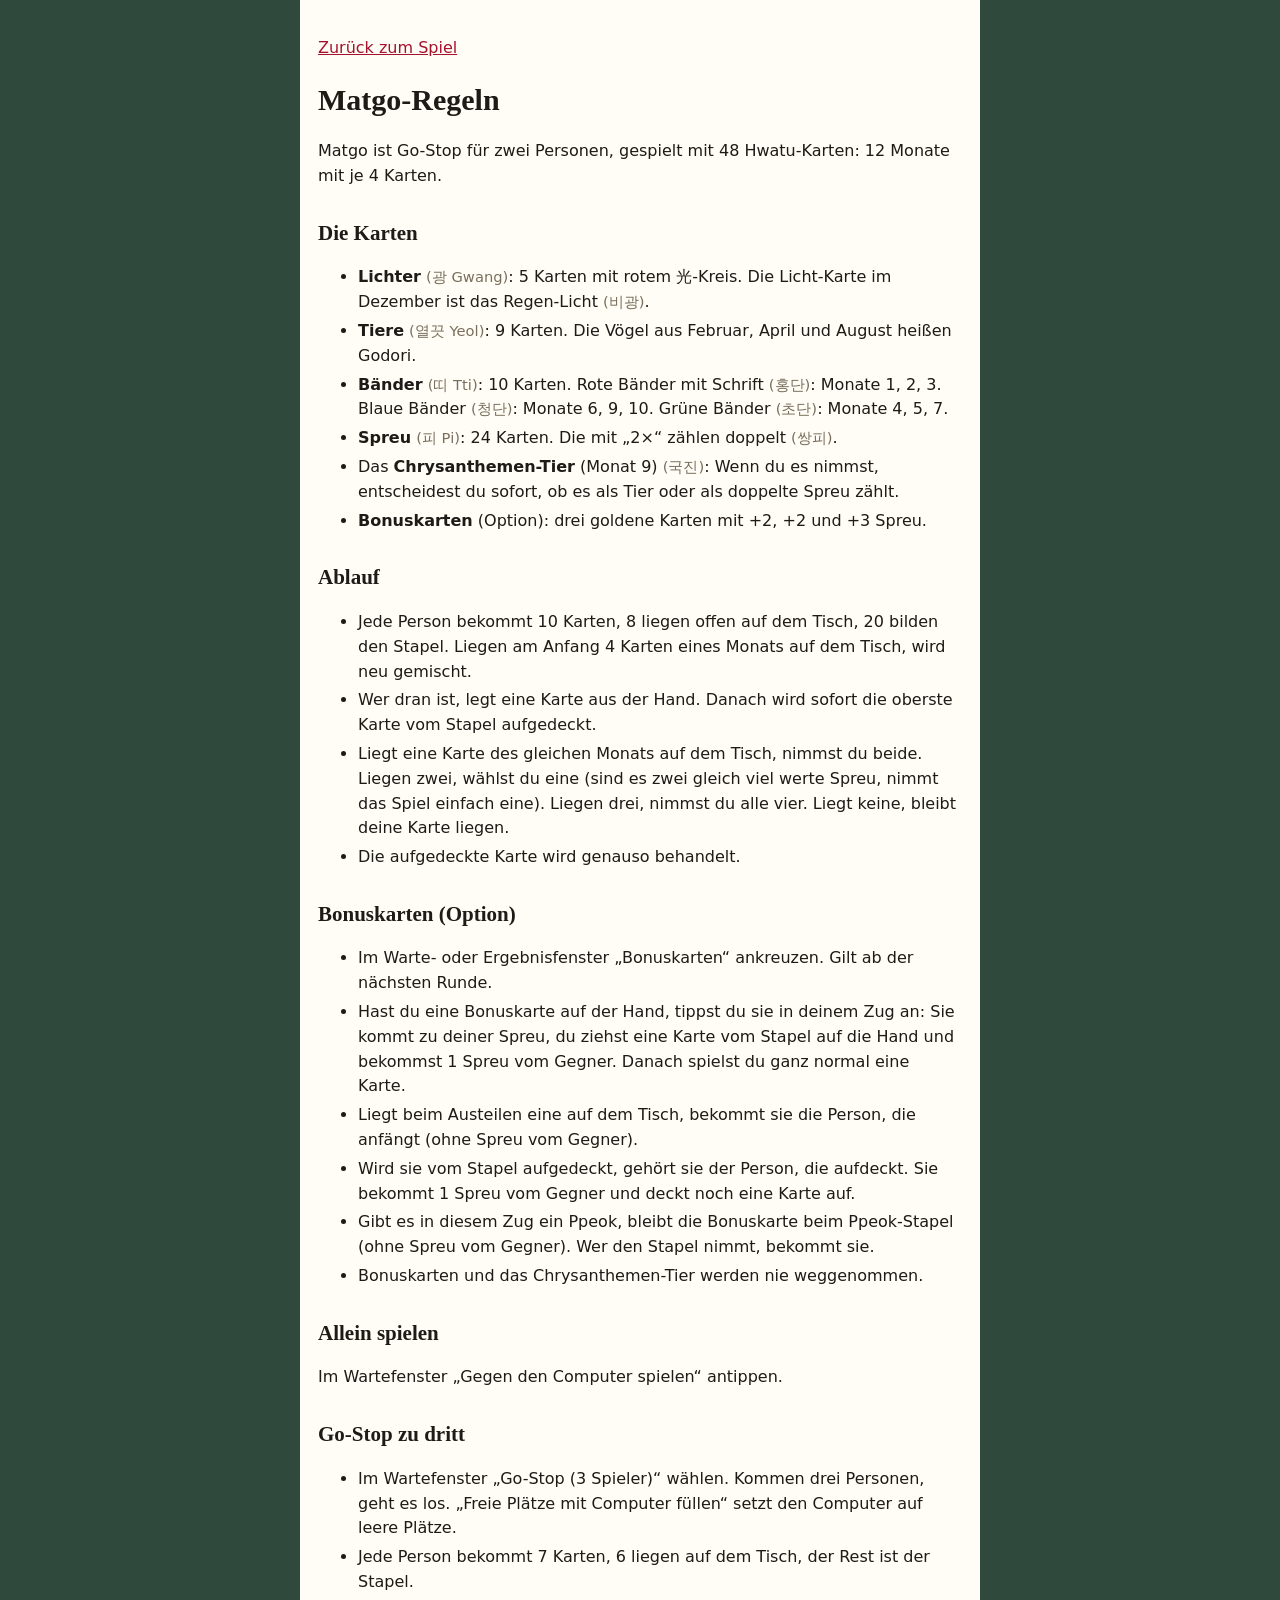
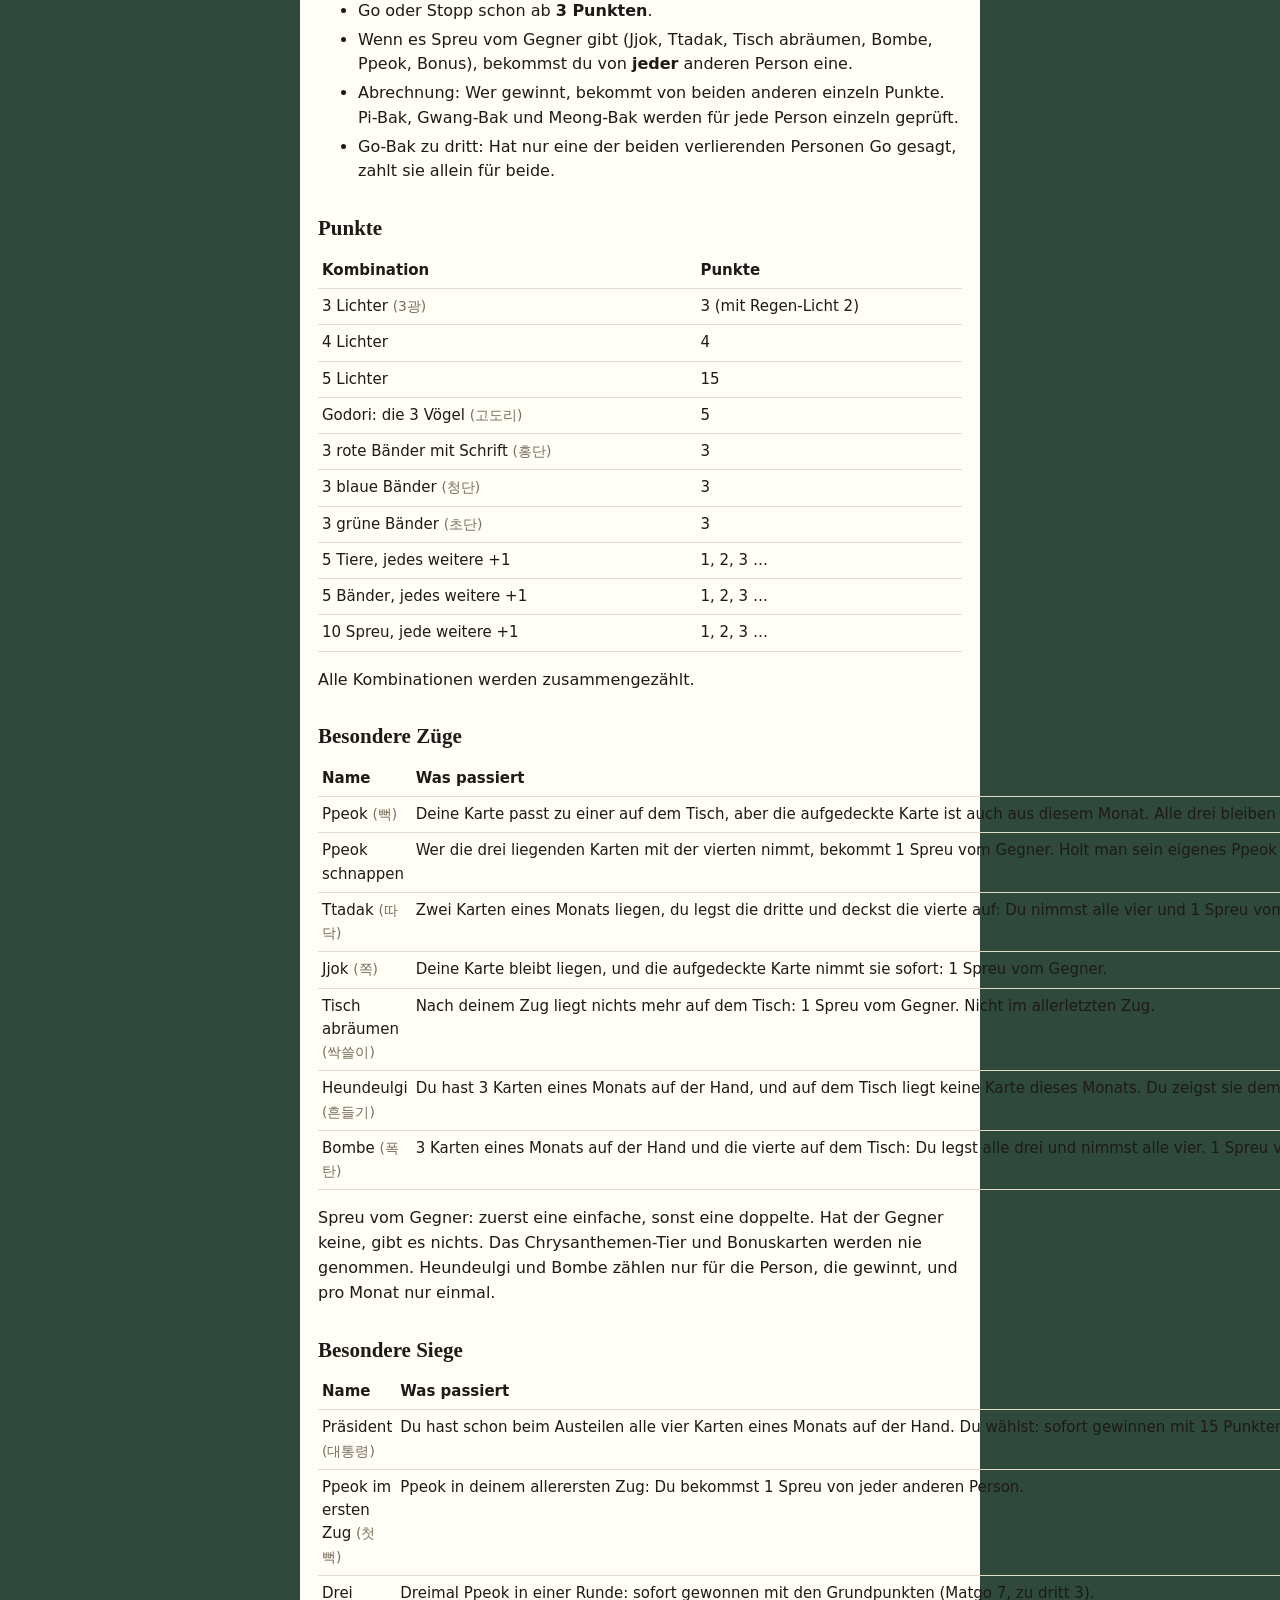
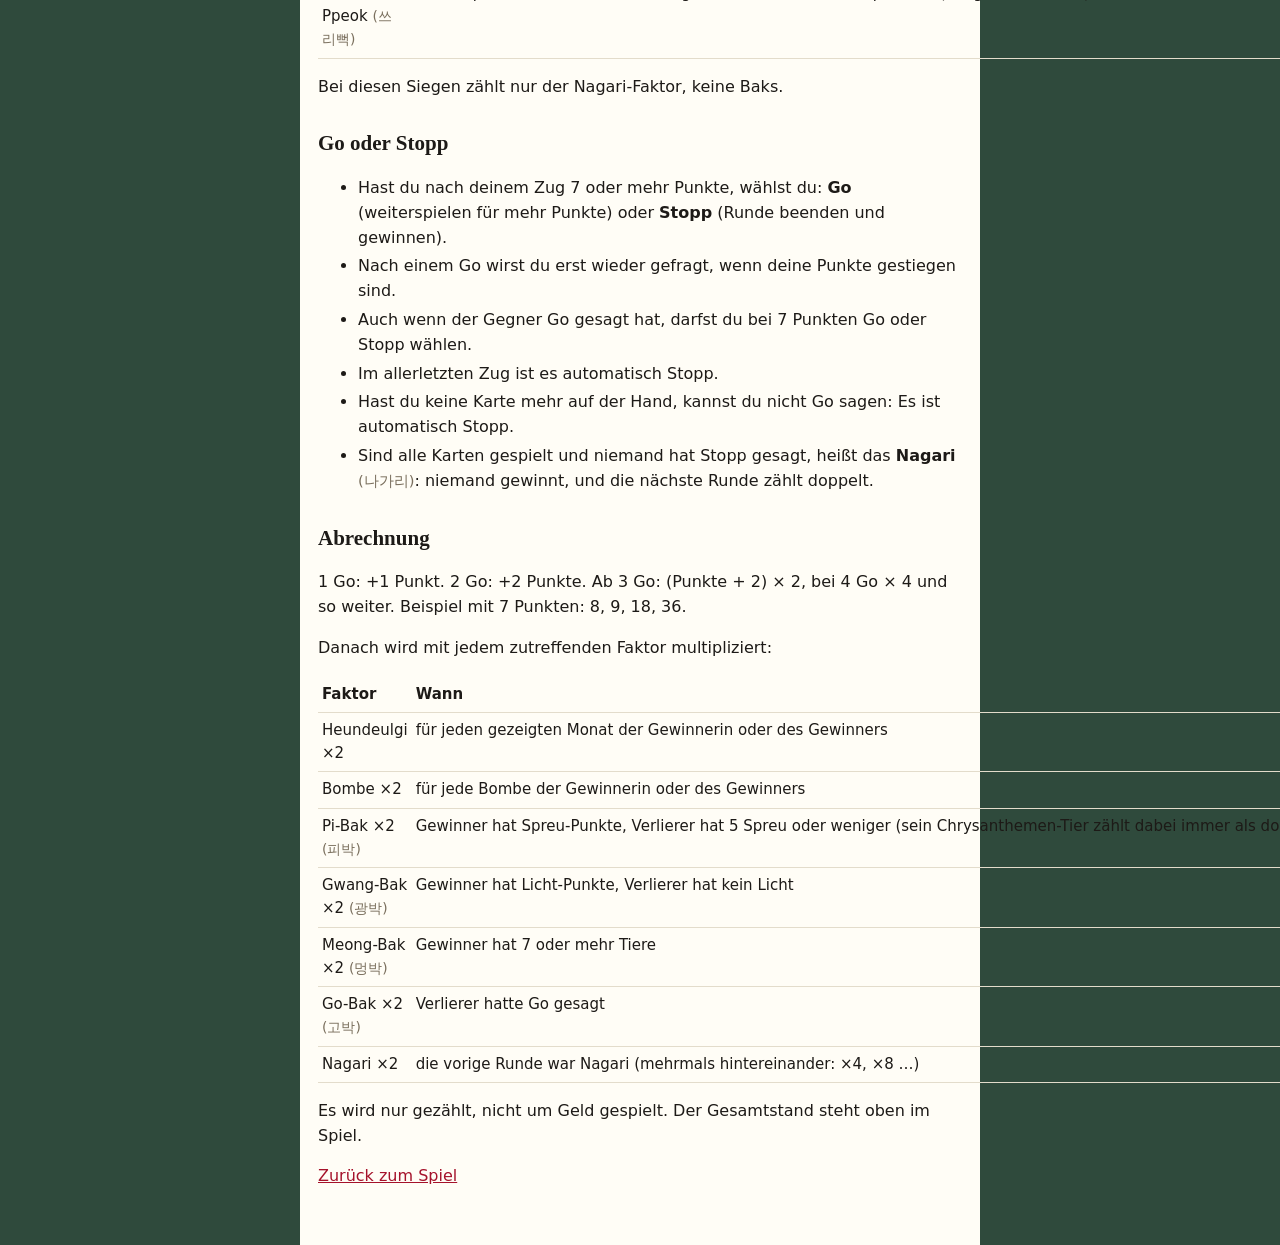
==== regeln.de.html @ 058d55cb "Add files via upload" ====
<!doctype html>
<html lang="de">
<head>
  <meta charset="utf-8">
  <meta name="viewport" content="width=device-width, initial-scale=1">
  <title>Matgo – Regeln</title>
  <link rel="icon" href="data:,">
  <style>
    body { margin: 0; background: #2f4a3c; font-family: system-ui, -apple-system, 'Segoe UI', Roboto, sans-serif; }
    article { max-width: 680px; margin: 0 auto; background: #fffdf6; color: #1d1a17; padding: 20px 18px 40px; min-height: 100vh; box-sizing: border-box; line-height: 1.55; }
    h1, h2 { font-family: Georgia, 'Times New Roman', serif; }
    h1 { font-size: 30px; margin: 0 0 4px; }
    h2 { font-size: 21px; margin: 28px 0 8px; }
    table { width: 100%; border-collapse: collapse; font-size: 15px; }
    th, td { text-align: left; padding: 6px 4px; border-bottom: 1px solid #e3dccb; vertical-align: top; }
    th { font-weight: 600; }
    td:last-child { white-space: nowrap; }
    .ko { color: #7a6f5d; font-size: 0.92em; }
    a { color: #a5122b; }
    li { margin-bottom: 4px; }
  </style>
</head>
<body>
<article>
  <p><a href="index.html">Zurück zum Spiel</a></p>
  <h1>Matgo-Regeln</h1>
  <p>Matgo ist Go-Stop für zwei Personen, gespielt mit 48 Hwatu-Karten: 12 Monate mit je 4 Karten.</p>

  <h2>Die Karten</h2>
  <ul>
    <li><b>Lichter</b> <span class="ko">(광 Gwang)</span>: 5 Karten mit rotem 光-Kreis. Die Licht-Karte im Dezember ist das Regen-Licht <span class="ko">(비광)</span>.</li>
    <li><b>Tiere</b> <span class="ko">(열끗 Yeol)</span>: 9 Karten. Die Vögel aus Februar, April und August heißen Godori.</li>
    <li><b>Bänder</b> <span class="ko">(띠 Tti)</span>: 10 Karten. Rote Bänder mit Schrift <span class="ko">(홍단)</span>: Monate 1, 2, 3. Blaue Bänder <span class="ko">(청단)</span>: Monate 6, 9, 10. Grüne Bänder <span class="ko">(초단)</span>: Monate 4, 5, 7.</li>
    <li><b>Spreu</b> <span class="ko">(피 Pi)</span>: 24 Karten. Die mit „2×“ zählen doppelt <span class="ko">(쌍피)</span>.</li>
    <li>Das <b>Chrysanthemen-Tier</b> (Monat 9) <span class="ko">(국진)</span>: Wenn du es nimmst, entscheidest du sofort, ob es als Tier oder als doppelte Spreu zählt.</li>
    <li><b>Bonuskarten</b> (Option): drei goldene Karten mit +2, +2 und +3 Spreu.</li>
  </ul>

  <h2>Ablauf</h2>
  <ul>
    <li>Jede Person bekommt 10 Karten, 8 liegen offen auf dem Tisch, 20 bilden den Stapel. Liegen am Anfang 4 Karten eines Monats auf dem Tisch, wird neu gemischt.</li>
    <li>Wer dran ist, legt eine Karte aus der Hand. Danach wird sofort die oberste Karte vom Stapel aufgedeckt.</li>
    <li>Liegt eine Karte des gleichen Monats auf dem Tisch, nimmst du beide. Liegen zwei, wählst du eine (sind es zwei gleich viel werte Spreu, nimmt das Spiel einfach eine). Liegen drei, nimmst du alle vier. Liegt keine, bleibt deine Karte liegen.</li>
    <li>Die aufgedeckte Karte wird genauso behandelt.</li>
  </ul>

  <h2>Bonuskarten (Option)</h2>
  <ul>
    <li>Im Warte- oder Ergebnisfenster „Bonuskarten“ ankreuzen. Gilt ab der nächsten Runde.</li>
    <li>Hast du eine Bonuskarte auf der Hand, tippst du sie in deinem Zug an: Sie kommt zu deiner Spreu, du ziehst eine Karte vom Stapel auf die Hand und bekommst 1 Spreu vom Gegner. Danach spielst du ganz normal eine Karte.</li>
    <li>Liegt beim Austeilen eine auf dem Tisch, bekommt sie die Person, die anfängt (ohne Spreu vom Gegner).</li>
    <li>Wird sie vom Stapel aufgedeckt, gehört sie der Person, die aufdeckt. Sie bekommt 1 Spreu vom Gegner und deckt noch eine Karte auf.</li>
    <li>Gibt es in diesem Zug ein Ppeok, bleibt die Bonuskarte beim Ppeok-Stapel (ohne Spreu vom Gegner). Wer den Stapel nimmt, bekommt sie.</li>
    <li>Bonuskarten und das Chrysanthemen-Tier werden nie weggenommen.</li>
  </ul>

  <h2>Allein spielen</h2>
  <p>Im Wartefenster „Gegen den Computer spielen“ antippen.</p>

  <h2>Go-Stop zu dritt</h2>
  <ul>
    <li>Im Wartefenster „Go-Stop (3 Spieler)“ wählen. Kommen drei Personen, geht es los. „Freie Plätze mit Computer füllen“ setzt den Computer auf leere Plätze.</li>
    <li>Jede Person bekommt 7 Karten, 6 liegen auf dem Tisch, der Rest ist der Stapel.</li>
    <li>Go oder Stopp schon ab <b>3 Punkten</b>.</li>
    <li>Wenn es Spreu vom Gegner gibt (Jjok, Ttadak, Tisch abräumen, Bombe, Ppeok, Bonus), bekommst du von <b>jeder</b> anderen Person eine.</li>
    <li>Abrechnung: Wer gewinnt, bekommt von beiden anderen einzeln Punkte. Pi-Bak, Gwang-Bak und Meong-Bak werden für jede Person einzeln geprüft.</li>
    <li>Go-Bak zu dritt: Hat nur eine der beiden verlierenden Personen Go gesagt, zahlt sie allein für beide.</li>
  </ul>

  <h2>Punkte</h2>
  <table>
    <tr><th>Kombination</th><th>Punkte</th></tr>
    <tr><td>3 Lichter <span class="ko">(3광)</span></td><td>3 (mit Regen-Licht 2)</td></tr>
    <tr><td>4 Lichter</td><td>4</td></tr>
    <tr><td>5 Lichter</td><td>15</td></tr>
    <tr><td>Godori: die 3 Vögel <span class="ko">(고도리)</span></td><td>5</td></tr>
    <tr><td>3 rote Bänder mit Schrift <span class="ko">(홍단)</span></td><td>3</td></tr>
    <tr><td>3 blaue Bänder <span class="ko">(청단)</span></td><td>3</td></tr>
    <tr><td>3 grüne Bänder <span class="ko">(초단)</span></td><td>3</td></tr>
    <tr><td>5 Tiere, jedes weitere +1</td><td>1, 2, 3 …</td></tr>
    <tr><td>5 Bänder, jedes weitere +1</td><td>1, 2, 3 …</td></tr>
    <tr><td>10 Spreu, jede weitere +1</td><td>1, 2, 3 …</td></tr>
  </table>
  <p>Alle Kombinationen werden zusammengezählt.</p>

  <h2>Besondere Züge</h2>
  <table>
    <tr><th>Name</th><th>Was passiert</th></tr>
    <tr><td>Ppeok <span class="ko">(뻑)</span></td><td>Deine Karte passt zu einer auf dem Tisch, aber die aufgedeckte Karte ist auch aus diesem Monat. Alle drei bleiben liegen.</td></tr>
    <tr><td>Ppeok schnappen</td><td>Wer die drei liegenden Karten mit der vierten nimmt, bekommt 1 Spreu vom Gegner. Holt man sein eigenes Ppeok zurück <span class="ko">(자뻑)</span>, sind es 2 Spreu.</td></tr>
    <tr><td>Ttadak <span class="ko">(따닥)</span></td><td>Zwei Karten eines Monats liegen, du legst die dritte und deckst die vierte auf: Du nimmst alle vier und 1 Spreu vom Gegner.</td></tr>
    <tr><td>Jjok <span class="ko">(쪽)</span></td><td>Deine Karte bleibt liegen, und die aufgedeckte Karte nimmt sie sofort: 1 Spreu vom Gegner.</td></tr>
    <tr><td>Tisch abräumen <span class="ko">(싹쓸이)</span></td><td>Nach deinem Zug liegt nichts mehr auf dem Tisch: 1 Spreu vom Gegner. Nicht im allerletzten Zug.</td></tr>
    <tr><td>Heundeulgi <span class="ko">(흔들기)</span></td><td>Du hast 3 Karten eines Monats auf der Hand, und auf dem Tisch liegt keine Karte dieses Monats. Du zeigst sie dem Gegner: Wenn du gewinnst, zählt die Runde doppelt.</td></tr>
    <tr><td>Bombe <span class="ko">(폭탄)</span></td><td>3 Karten eines Monats auf der Hand und die vierte auf dem Tisch: Du legst alle drei und nimmst alle vier. 1 Spreu vom Gegner, doppelte Runde. Dafür darfst du später zweimal nur vom Stapel aufdecken, ohne eine Karte zu legen (du wählst, wann).</td></tr>
  </table>
  <p>Spreu vom Gegner: zuerst eine einfache, sonst eine doppelte. Hat der Gegner keine, gibt es nichts. Das Chrysanthemen-Tier und Bonuskarten werden nie genommen. Heundeulgi und Bombe zählen nur für die Person, die gewinnt, und pro Monat nur einmal.</p>

  <h2>Besondere Siege</h2>
  <table>
    <tr><th>Name</th><th>Was passiert</th></tr>
    <tr><td>Präsident <span class="ko">(대통령)</span></td><td>Du hast schon beim Austeilen alle vier Karten eines Monats auf der Hand. Du wählst: sofort gewinnen mit 15 Punkten (zu dritt: 15 von jeder Person) oder weiterspielen und die vier Karten behalten, z. B. für eine spätere Bombe.</td></tr>
    <tr><td>Ppeok im ersten Zug <span class="ko">(첫뻑)</span></td><td>Ppeok in deinem allerersten Zug: Du bekommst 1 Spreu von jeder anderen Person.</td></tr>
    <tr><td>Drei Ppeok <span class="ko">(쓰리뻑)</span></td><td>Dreimal Ppeok in einer Runde: sofort gewonnen mit den Grundpunkten (Matgo 7, zu dritt 3).</td></tr>
  </table>
  <p>Bei diesen Siegen zählt nur der Nagari-Faktor, keine Baks.</p>

  <h2>Go oder Stopp</h2>
  <ul>
    <li>Hast du nach deinem Zug 7 oder mehr Punkte, wählst du: <b>Go</b> (weiterspielen für mehr Punkte) oder <b>Stopp</b> (Runde beenden und gewinnen).</li>
    <li>Nach einem Go wirst du erst wieder gefragt, wenn deine Punkte gestiegen sind.</li>
    <li>Auch wenn der Gegner Go gesagt hat, darfst du bei 7 Punkten Go oder Stopp wählen.</li>
    <li>Im allerletzten Zug ist es automatisch Stopp.</li>
    <li>Hast du keine Karte mehr auf der Hand, kannst du nicht Go sagen: Es ist automatisch Stopp.</li>
    <li>Sind alle Karten gespielt und niemand hat Stopp gesagt, heißt das <b>Nagari</b> <span class="ko">(나가리)</span>: niemand gewinnt, und die nächste Runde zählt doppelt.</li>
  </ul>

  <h2>Abrechnung</h2>
  <p>1 Go: +1 Punkt. 2 Go: +2 Punkte. Ab 3 Go: (Punkte + 2) × 2, bei 4 Go × 4 und so weiter. Beispiel mit 7 Punkten: 8, 9, 18, 36.</p>
  <p>Danach wird mit jedem zutreffenden Faktor multipliziert:</p>
  <table>
    <tr><th>Faktor</th><th>Wann</th></tr>
    <tr><td>Heundeulgi ×2</td><td>für jeden gezeigten Monat der Gewinnerin oder des Gewinners</td></tr>
    <tr><td>Bombe ×2</td><td>für jede Bombe der Gewinnerin oder des Gewinners</td></tr>
    <tr><td>Pi-Bak ×2 <span class="ko">(피박)</span></td><td>Gewinner hat Spreu-Punkte, Verlierer hat 5 Spreu oder weniger (sein Chrysanthemen-Tier zählt dabei immer als doppelte Spreu)</td></tr>
    <tr><td>Gwang-Bak ×2 <span class="ko">(광박)</span></td><td>Gewinner hat Licht-Punkte, Verlierer hat kein Licht</td></tr>
    <tr><td>Meong-Bak ×2 <span class="ko">(멍박)</span></td><td>Gewinner hat 7 oder mehr Tiere</td></tr>
    <tr><td>Go-Bak ×2 <span class="ko">(고박)</span></td><td>Verlierer hatte Go gesagt</td></tr>
    <tr><td>Nagari ×2</td><td>die vorige Runde war Nagari (mehrmals hintereinander: ×4, ×8 …)</td></tr>
  </table>
  <p>Es wird nur gezählt, nicht um Geld gespielt. Der Gesamtstand steht oben im Spiel.</p>
  <p><a href="index.html">Zurück zum Spiel</a></p>
</article>
</body>
</html>
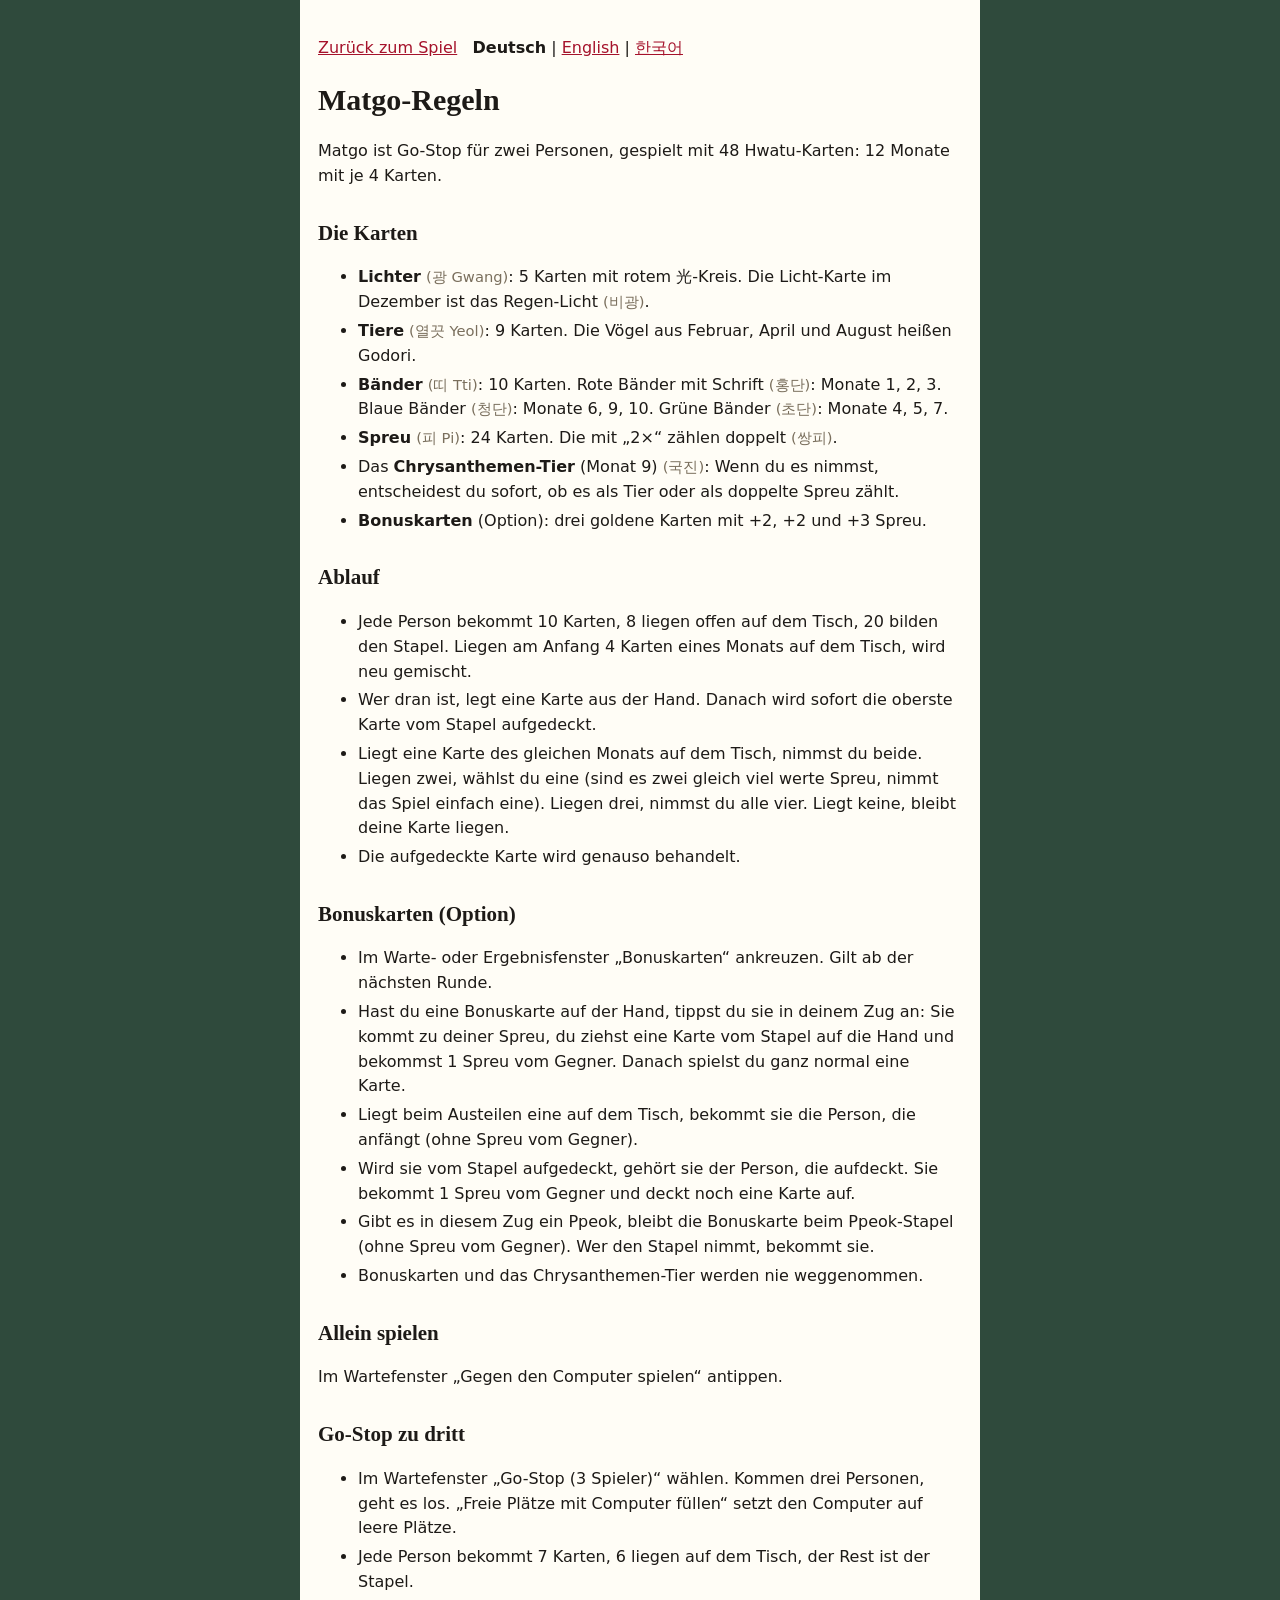
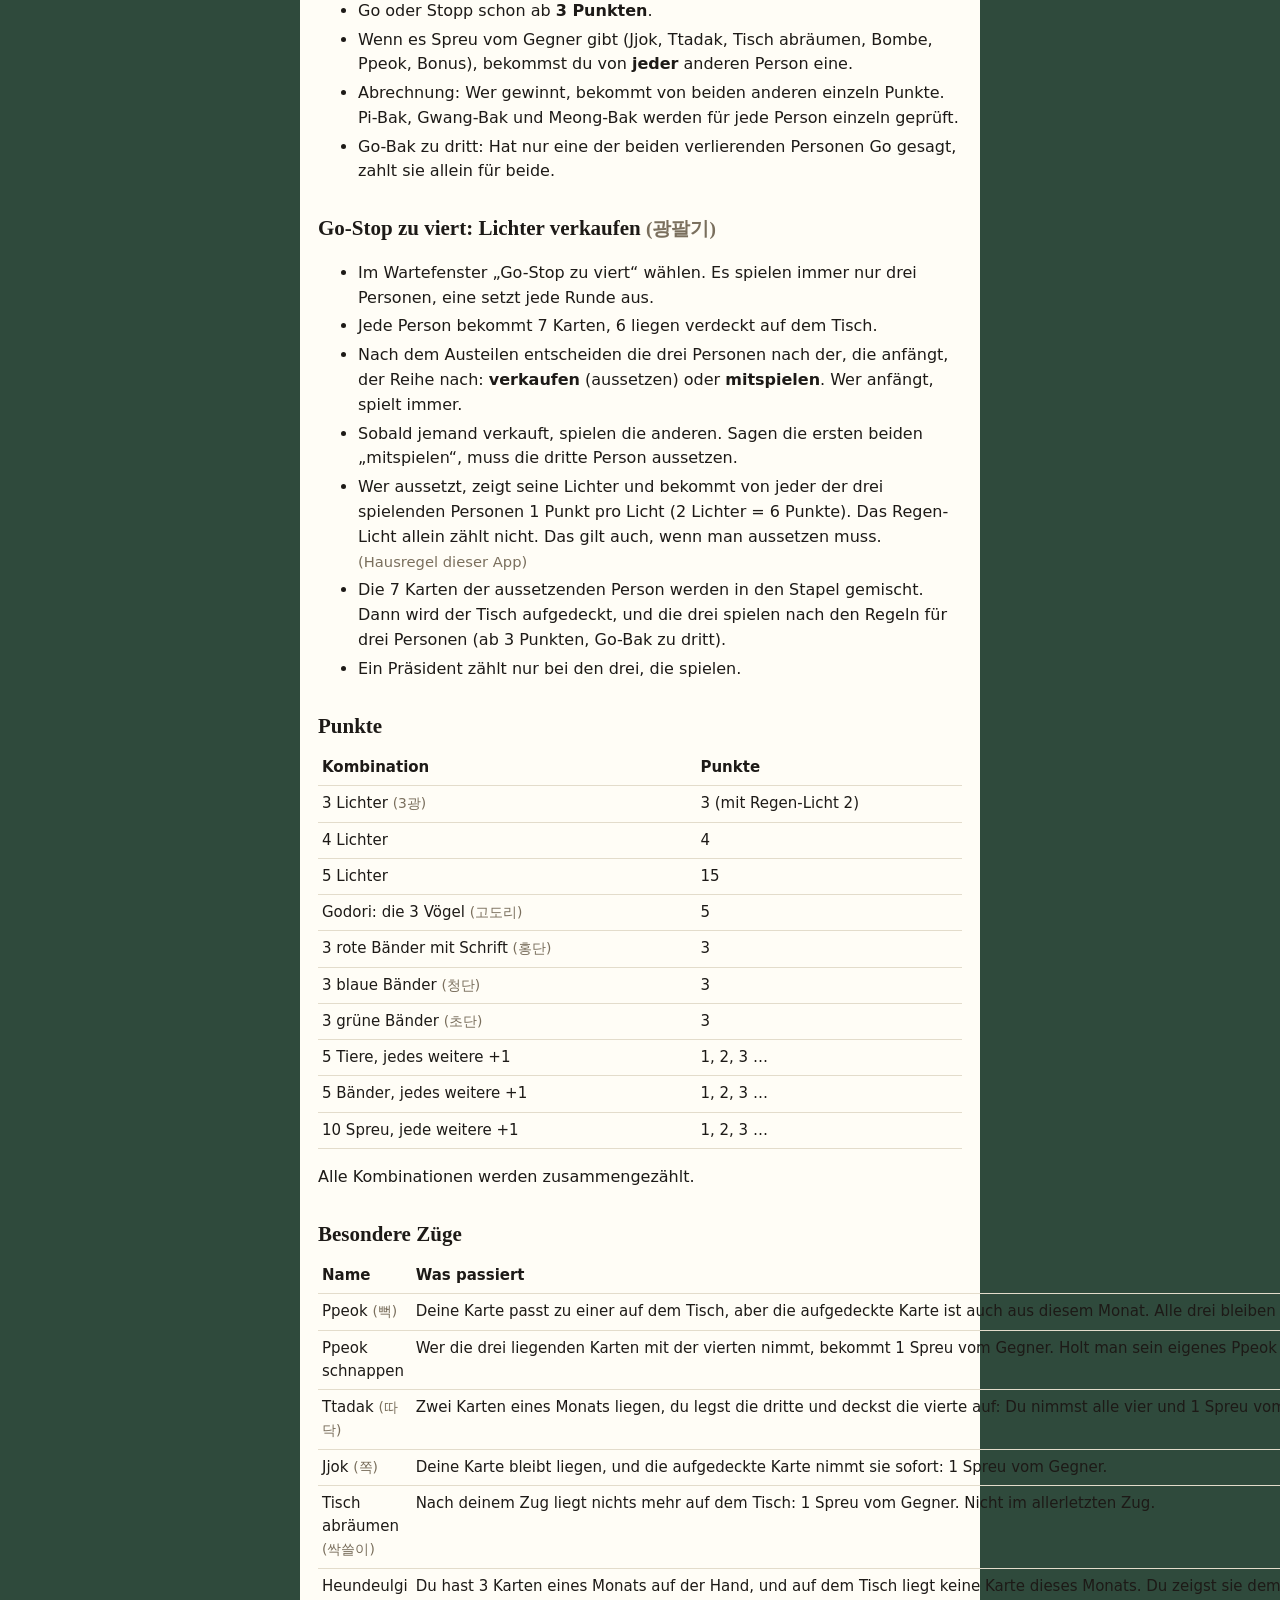
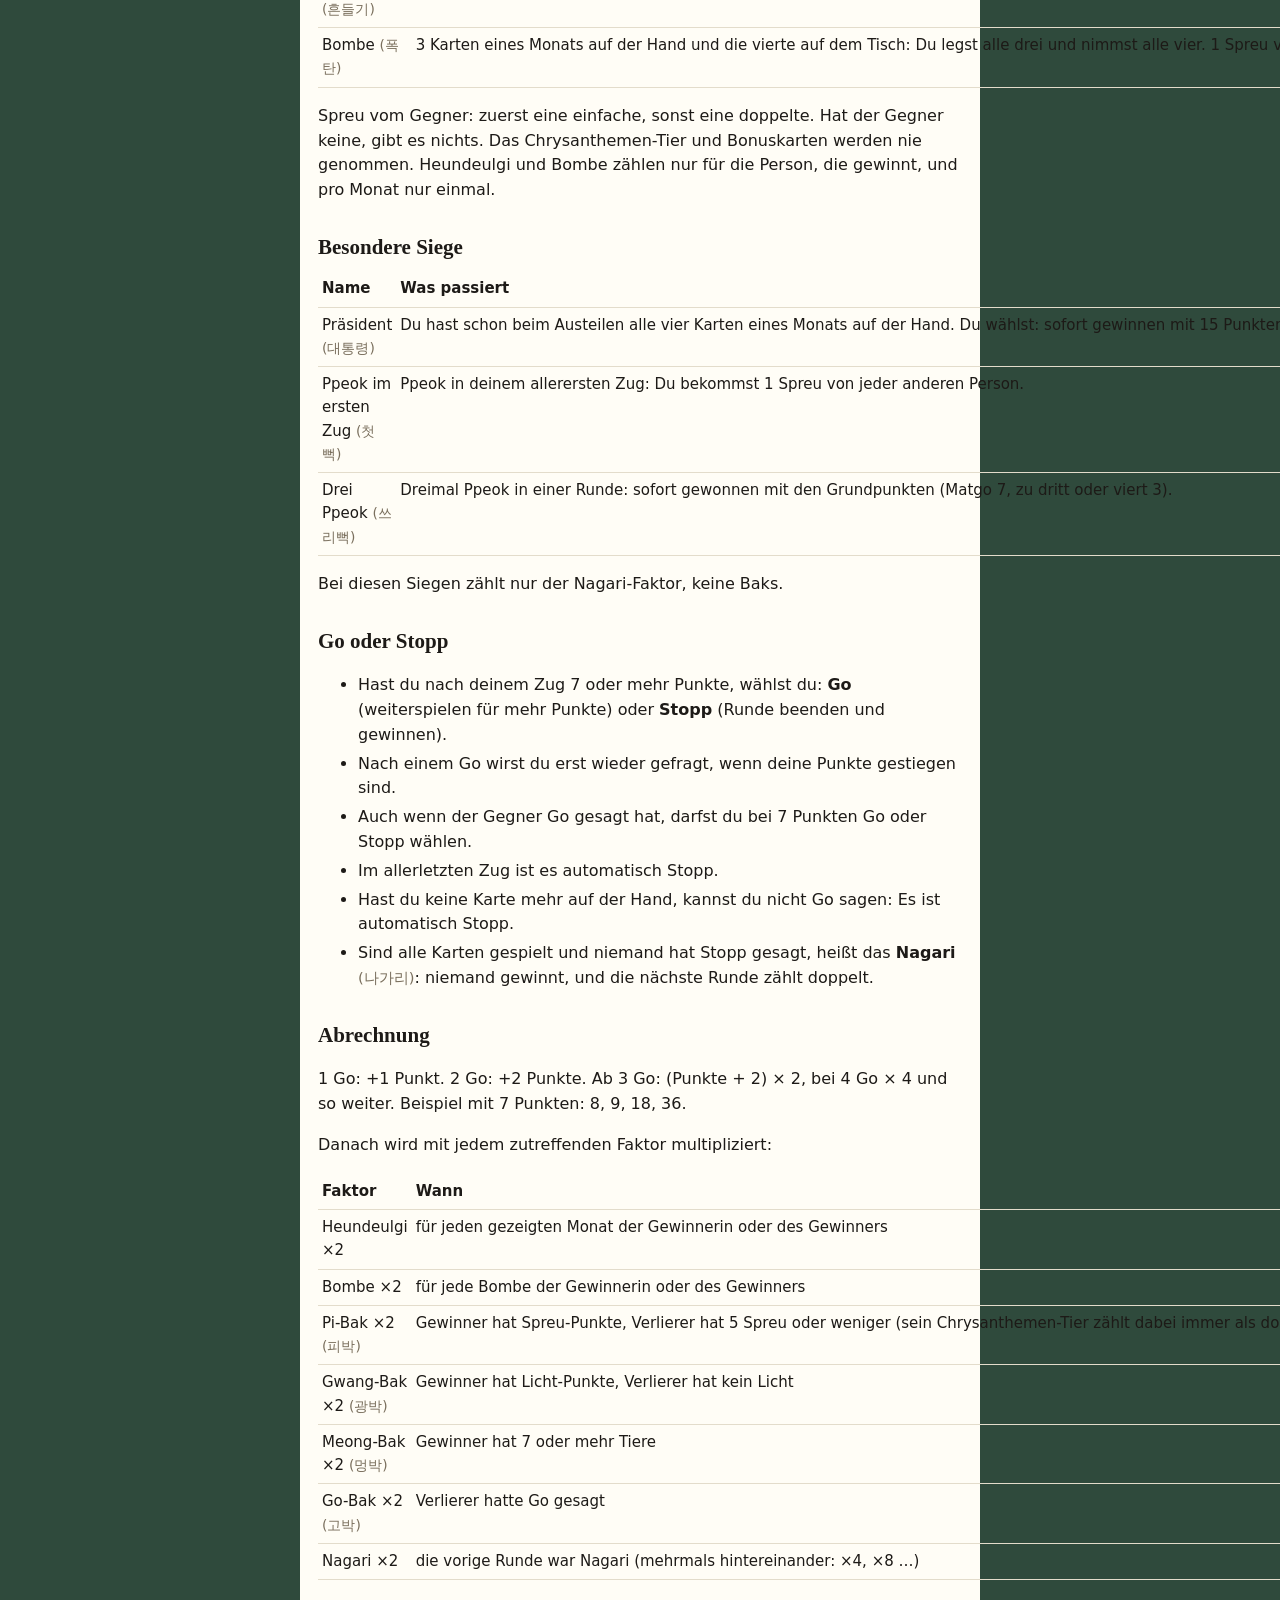
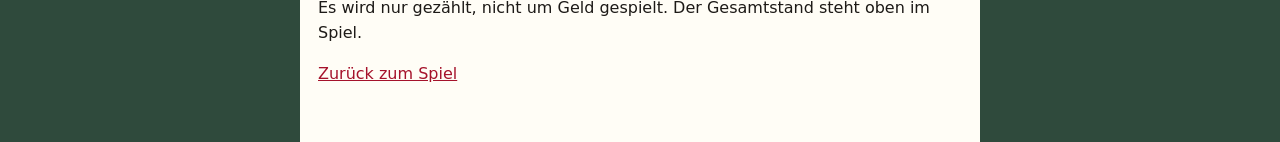
==== commit 2737c3dd: "Tablet app: 4-player Go-Stop with gwang selling, English and Korean Co-Authored-By: Claude Opus 5.5 " ====
--- a/regeln.de.html
+++ b/regeln.de.html
@@ -22,7 +22,7 @@
 </head>
 <body>
 <article>
-  <p><a href="index.html">Zurück zum Spiel</a></p>
+  <p><a href="index.html">Zurück zum Spiel</a> &nbsp; <b>Deutsch</b> | <a href="rules.en.html">English</a> | <a href="rules.ko.html">한국어</a></p>
   <h1>Matgo-Regeln</h1>
   <p>Matgo ist Go-Stop für zwei Personen, gespielt mit 48 Hwatu-Karten: 12 Monate mit je 4 Karten.</p>
 
@@ -67,6 +67,17 @@
     <li>Go-Bak zu dritt: Hat nur eine der beiden verlierenden Personen Go gesagt, zahlt sie allein für beide.</li>
   </ul>
 
+  <h2>Go-Stop zu viert: Lichter verkaufen <span class="ko">(광팔기)</span></h2>
+  <ul>
+    <li>Im Wartefenster „Go-Stop zu viert“ wählen. Es spielen immer nur drei Personen, eine setzt jede Runde aus.</li>
+    <li>Jede Person bekommt 7 Karten, 6 liegen verdeckt auf dem Tisch.</li>
+    <li>Nach dem Austeilen entscheiden die drei Personen nach der, die anfängt, der Reihe nach: <b>verkaufen</b> (aussetzen) oder <b>mitspielen</b>. Wer anfängt, spielt immer.</li>
+    <li>Sobald jemand verkauft, spielen die anderen. Sagen die ersten beiden „mitspielen“, muss die dritte Person aussetzen.</li>
+    <li>Wer aussetzt, zeigt seine Lichter und bekommt von jeder der drei spielenden Personen 1 Punkt pro Licht (2 Lichter = 6 Punkte). Das Regen-Licht allein zählt nicht. Das gilt auch, wenn man aussetzen muss. <span class="ko">(Hausregel dieser App)</span></li>
+    <li>Die 7 Karten der aussetzenden Person werden in den Stapel gemischt. Dann wird der Tisch aufgedeckt, und die drei spielen nach den Regeln für drei Personen (ab 3 Punkten, Go-Bak zu dritt).</li>
+    <li>Ein Präsident zählt nur bei den drei, die spielen.</li>
+  </ul>
+
   <h2>Punkte</h2>
   <table>
     <tr><th>Kombination</th><th>Punkte</th></tr>
@@ -99,9 +110,9 @@
   <h2>Besondere Siege</h2>
   <table>
     <tr><th>Name</th><th>Was passiert</th></tr>
-    <tr><td>Präsident <span class="ko">(대통령)</span></td><td>Du hast schon beim Austeilen alle vier Karten eines Monats auf der Hand. Du wählst: sofort gewinnen mit 15 Punkten (zu dritt: 15 von jeder Person) oder weiterspielen und die vier Karten behalten, z. B. für eine spätere Bombe.</td></tr>
+    <tr><td>Präsident <span class="ko">(대통령)</span></td><td>Du hast schon beim Austeilen alle vier Karten eines Monats auf der Hand. Du wählst: sofort gewinnen mit 15 Punkten (zu dritt oder viert: 15 von jeder spielenden Person) oder weiterspielen und die vier Karten behalten, z. B. für eine spätere Bombe.</td></tr>
     <tr><td>Ppeok im ersten Zug <span class="ko">(첫뻑)</span></td><td>Ppeok in deinem allerersten Zug: Du bekommst 1 Spreu von jeder anderen Person.</td></tr>
-    <tr><td>Drei Ppeok <span class="ko">(쓰리뻑)</span></td><td>Dreimal Ppeok in einer Runde: sofort gewonnen mit den Grundpunkten (Matgo 7, zu dritt 3).</td></tr>
+    <tr><td>Drei Ppeok <span class="ko">(쓰리뻑)</span></td><td>Dreimal Ppeok in einer Runde: sofort gewonnen mit den Grundpunkten (Matgo 7, zu dritt oder viert 3).</td></tr>
   </table>
   <p>Bei diesen Siegen zählt nur der Nagari-Faktor, keine Baks.</p>
 
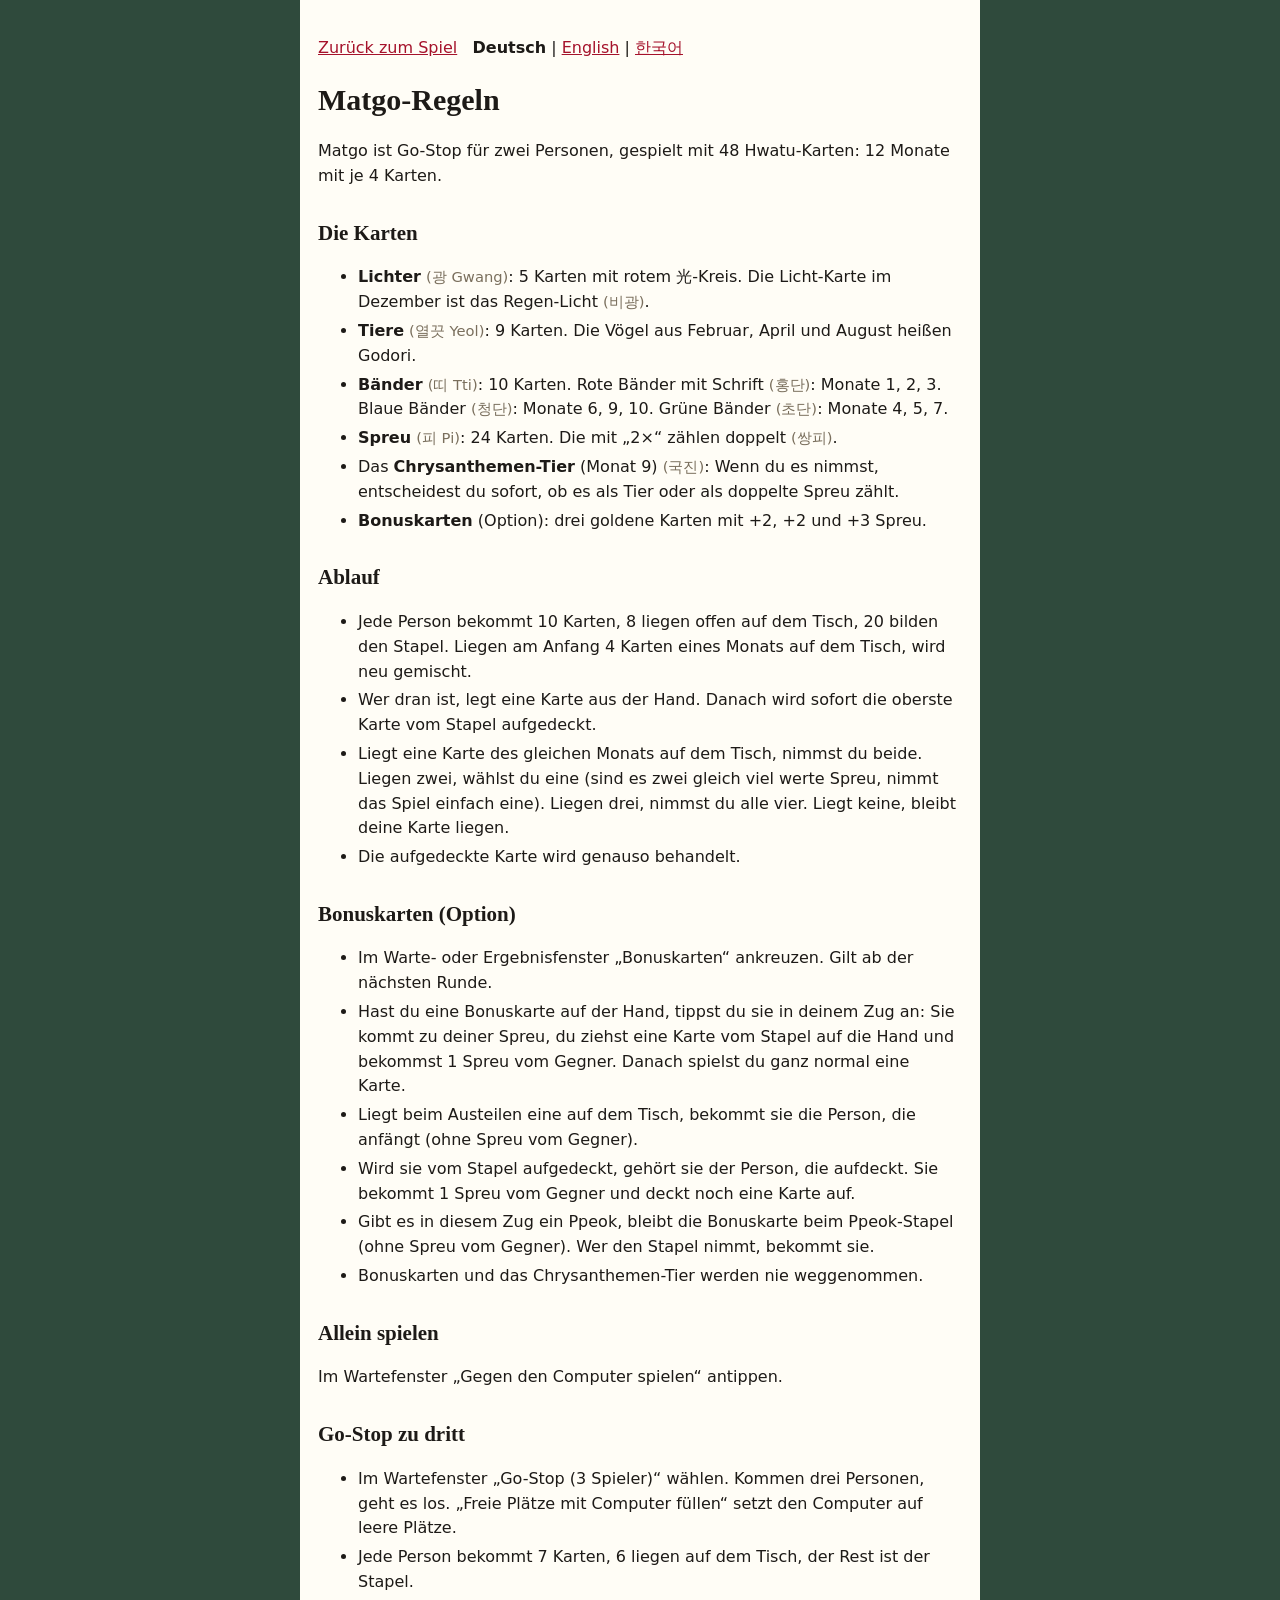
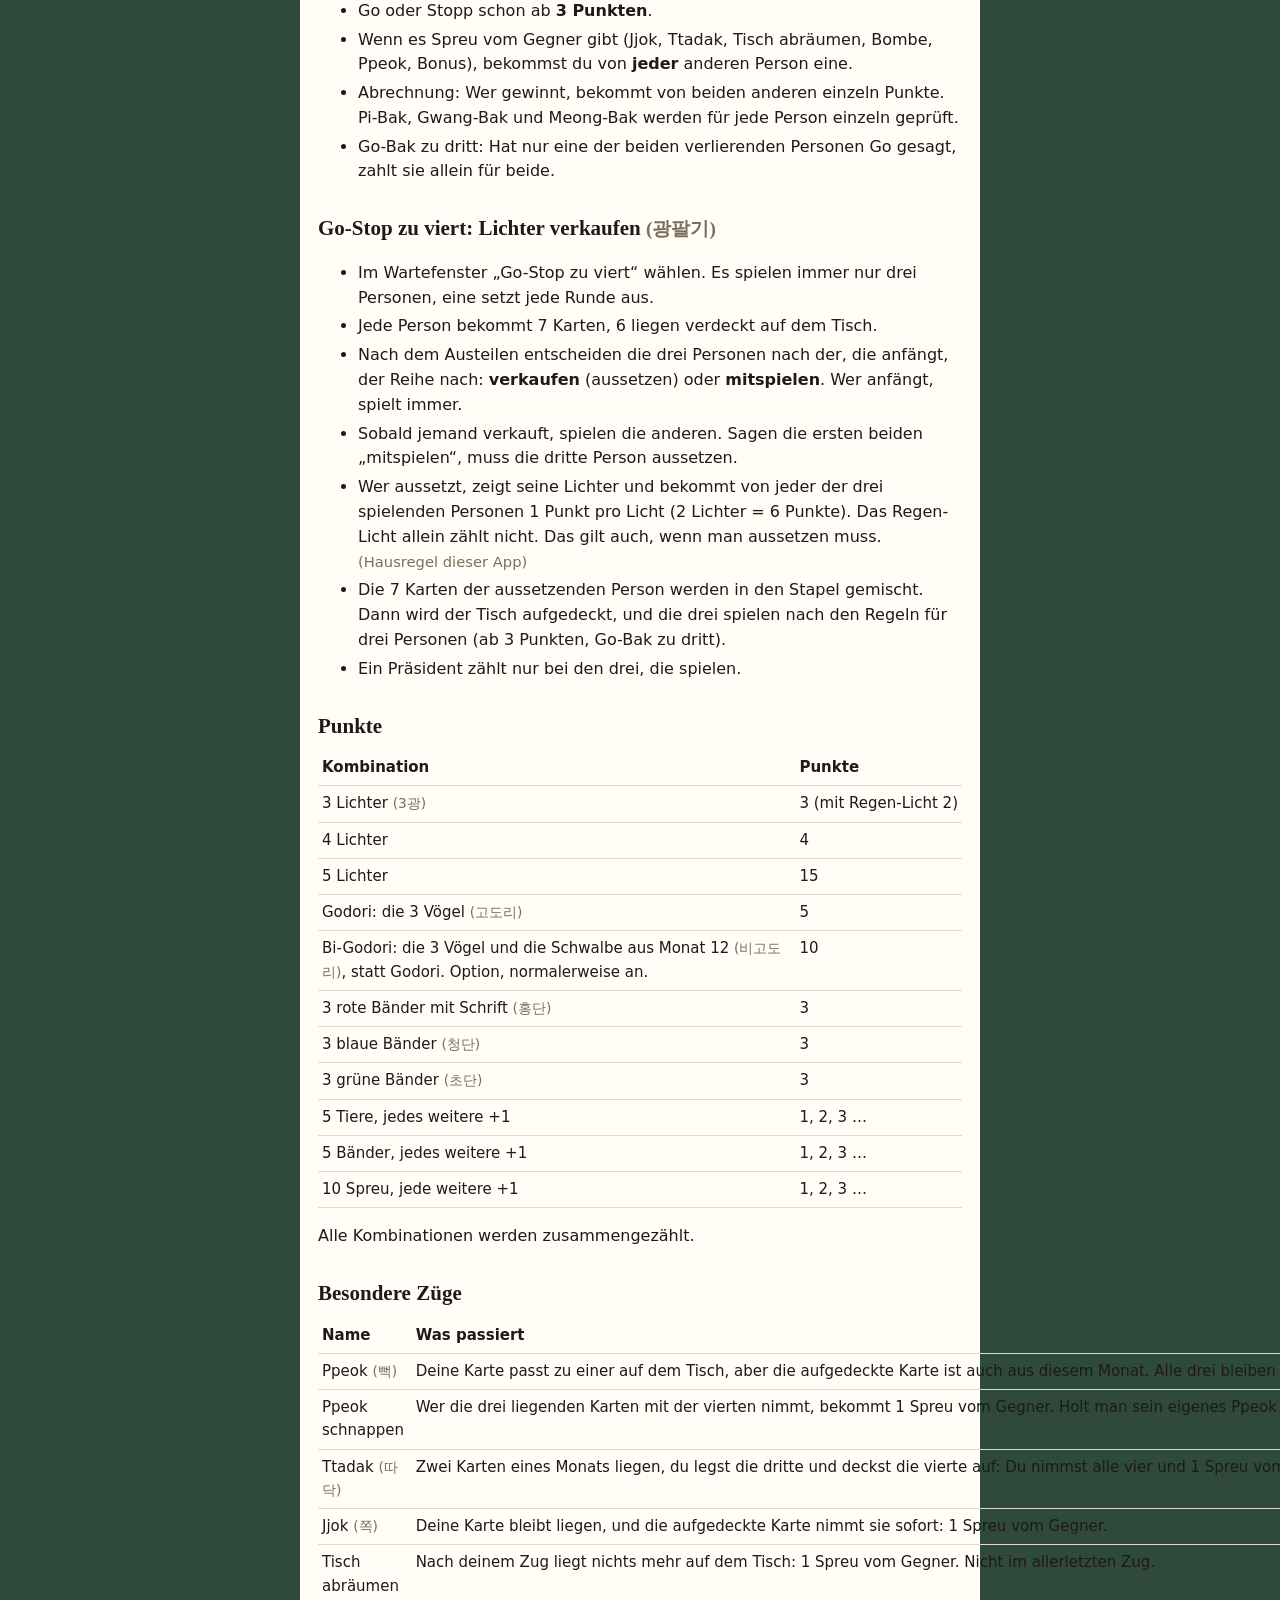
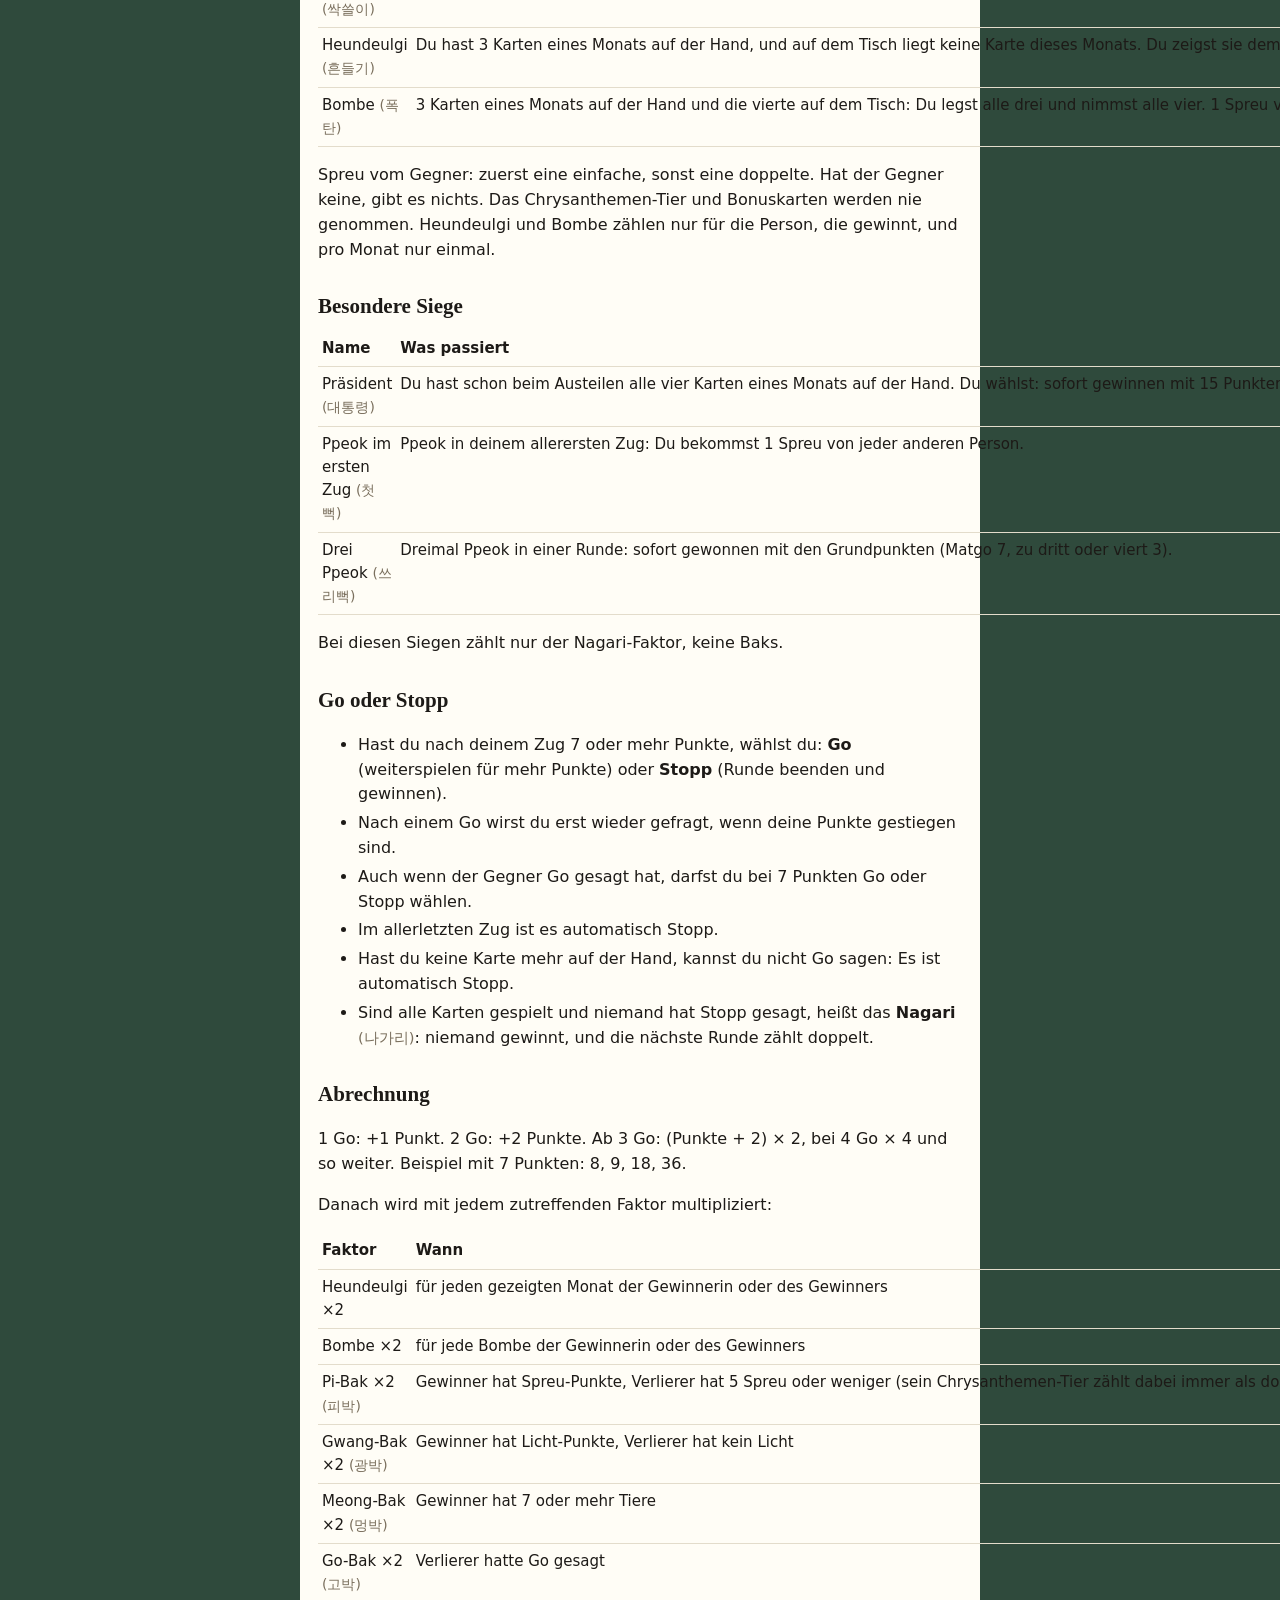
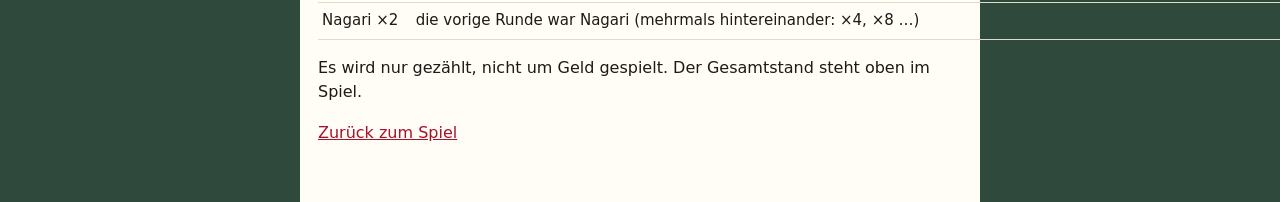
==== commit d5d7913f: "Tablet app: bi-godori option Co-Authored-By: Claude Opus 5.5 <noreply@anthropic.com> Claude-Session:" ====
--- a/regeln.de.html
+++ b/regeln.de.html
@@ -85,6 +85,7 @@
     <tr><td>4 Lichter</td><td>4</td></tr>
     <tr><td>5 Lichter</td><td>15</td></tr>
     <tr><td>Godori: die 3 Vögel <span class="ko">(고도리)</span></td><td>5</td></tr>
+    <tr><td>Bi-Godori: die 3 Vögel und die Schwalbe aus Monat 12 <span class="ko">(비고도리)</span>, statt Godori. Option, normalerweise an.</td><td>10</td></tr>
     <tr><td>3 rote Bänder mit Schrift <span class="ko">(홍단)</span></td><td>3</td></tr>
     <tr><td>3 blaue Bänder <span class="ko">(청단)</span></td><td>3</td></tr>
     <tr><td>3 grüne Bänder <span class="ko">(초단)</span></td><td>3</td></tr>
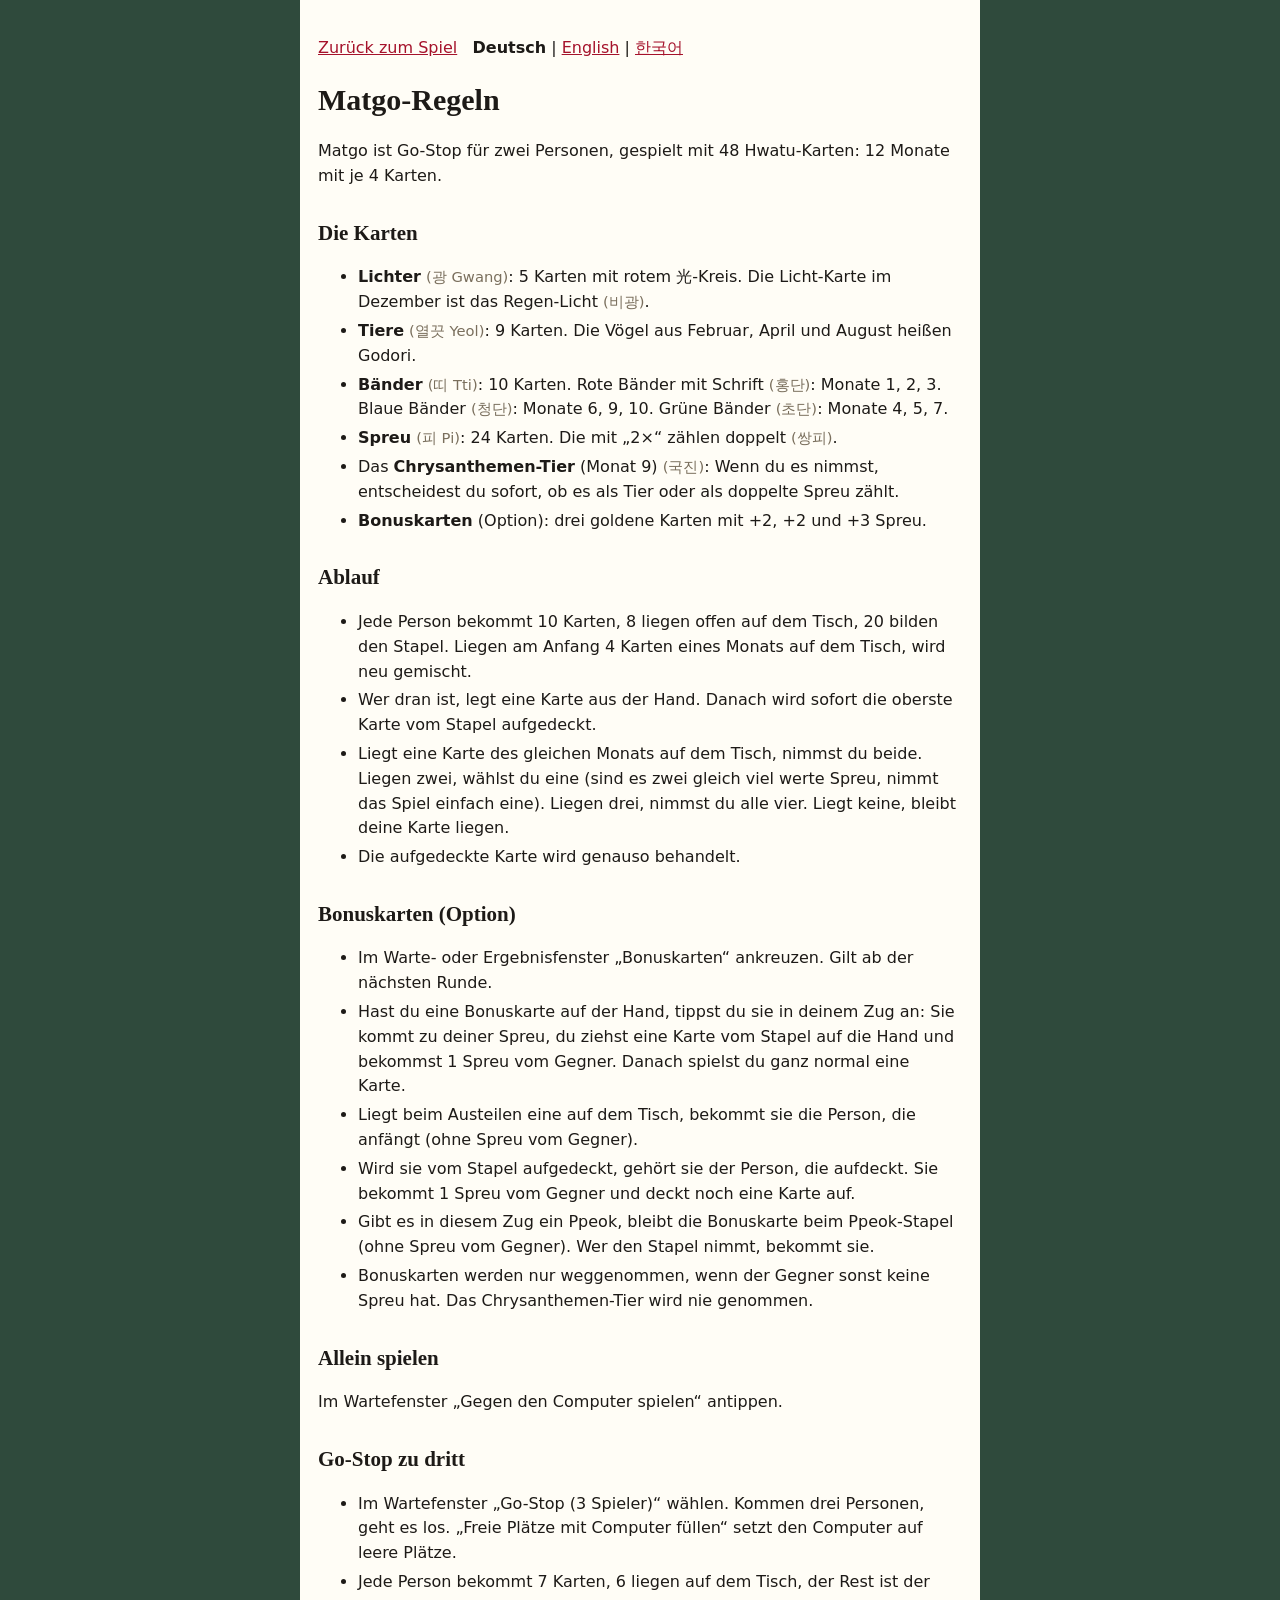
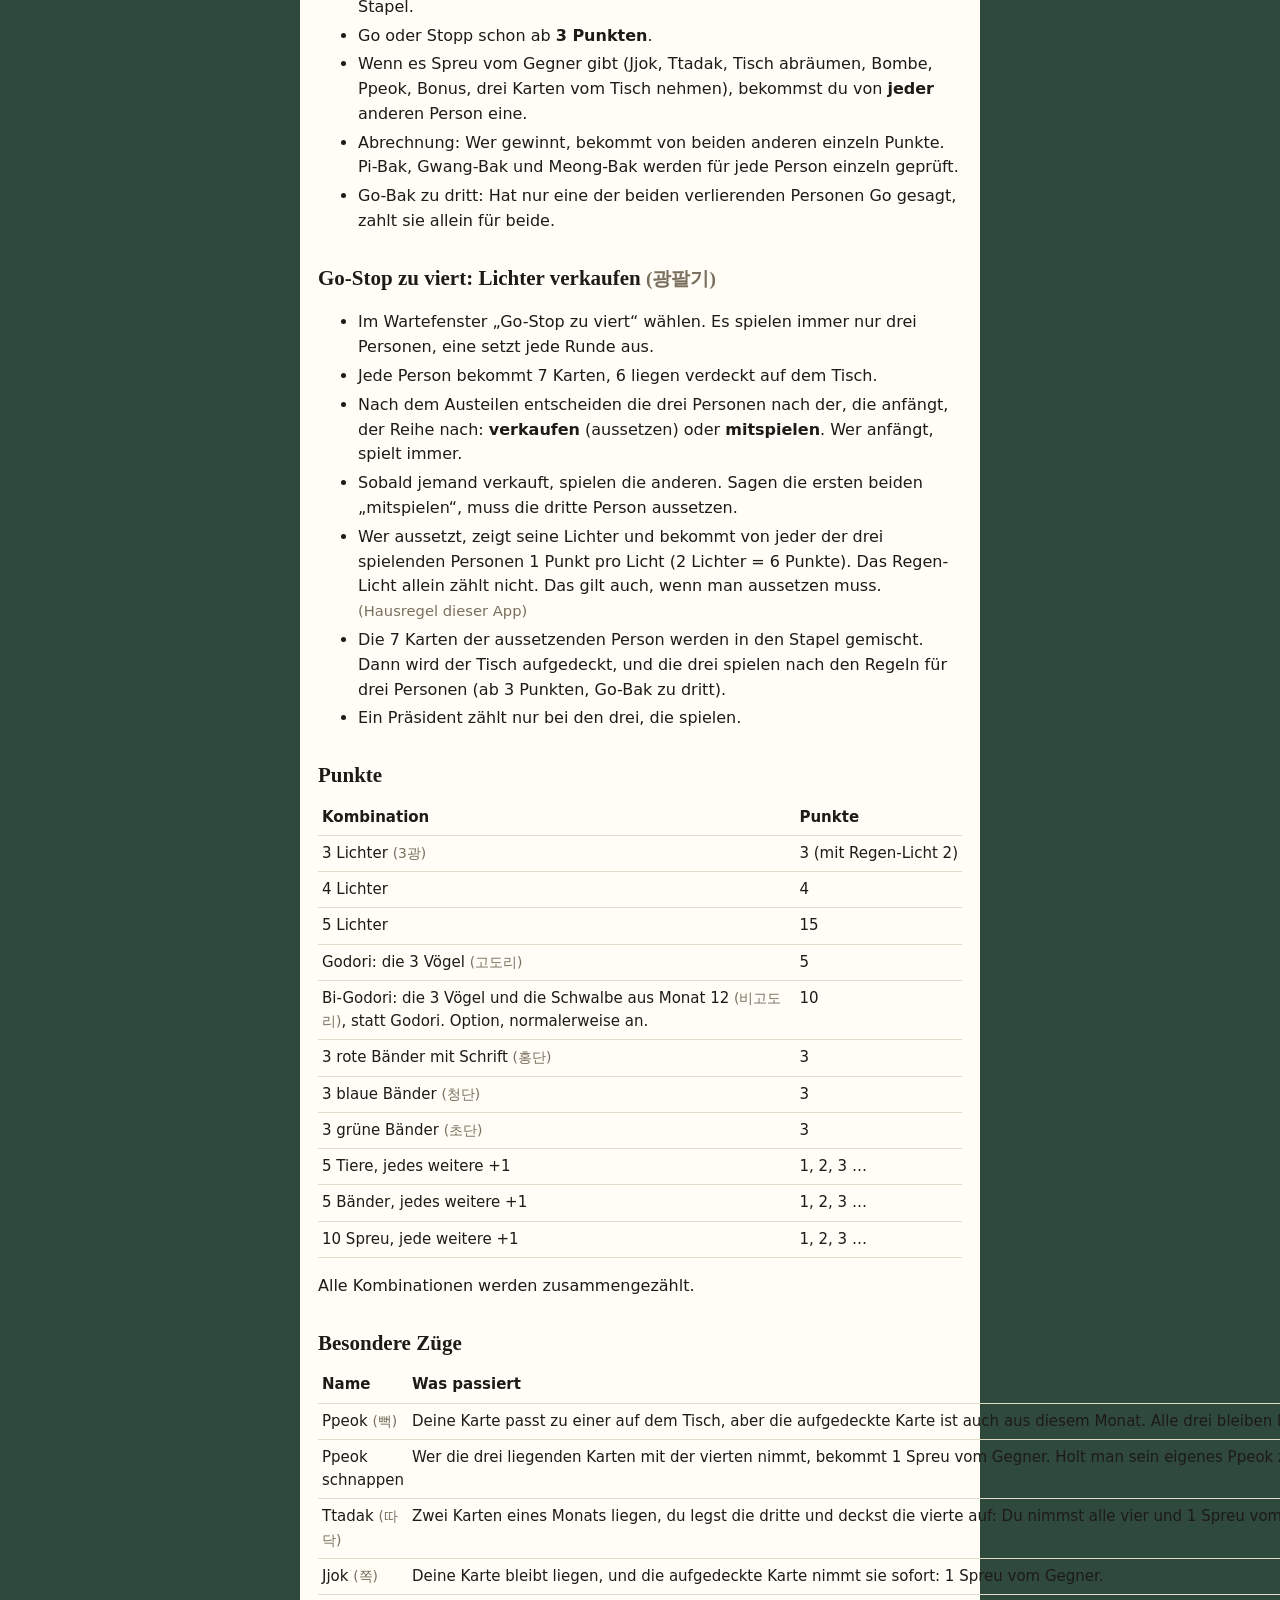
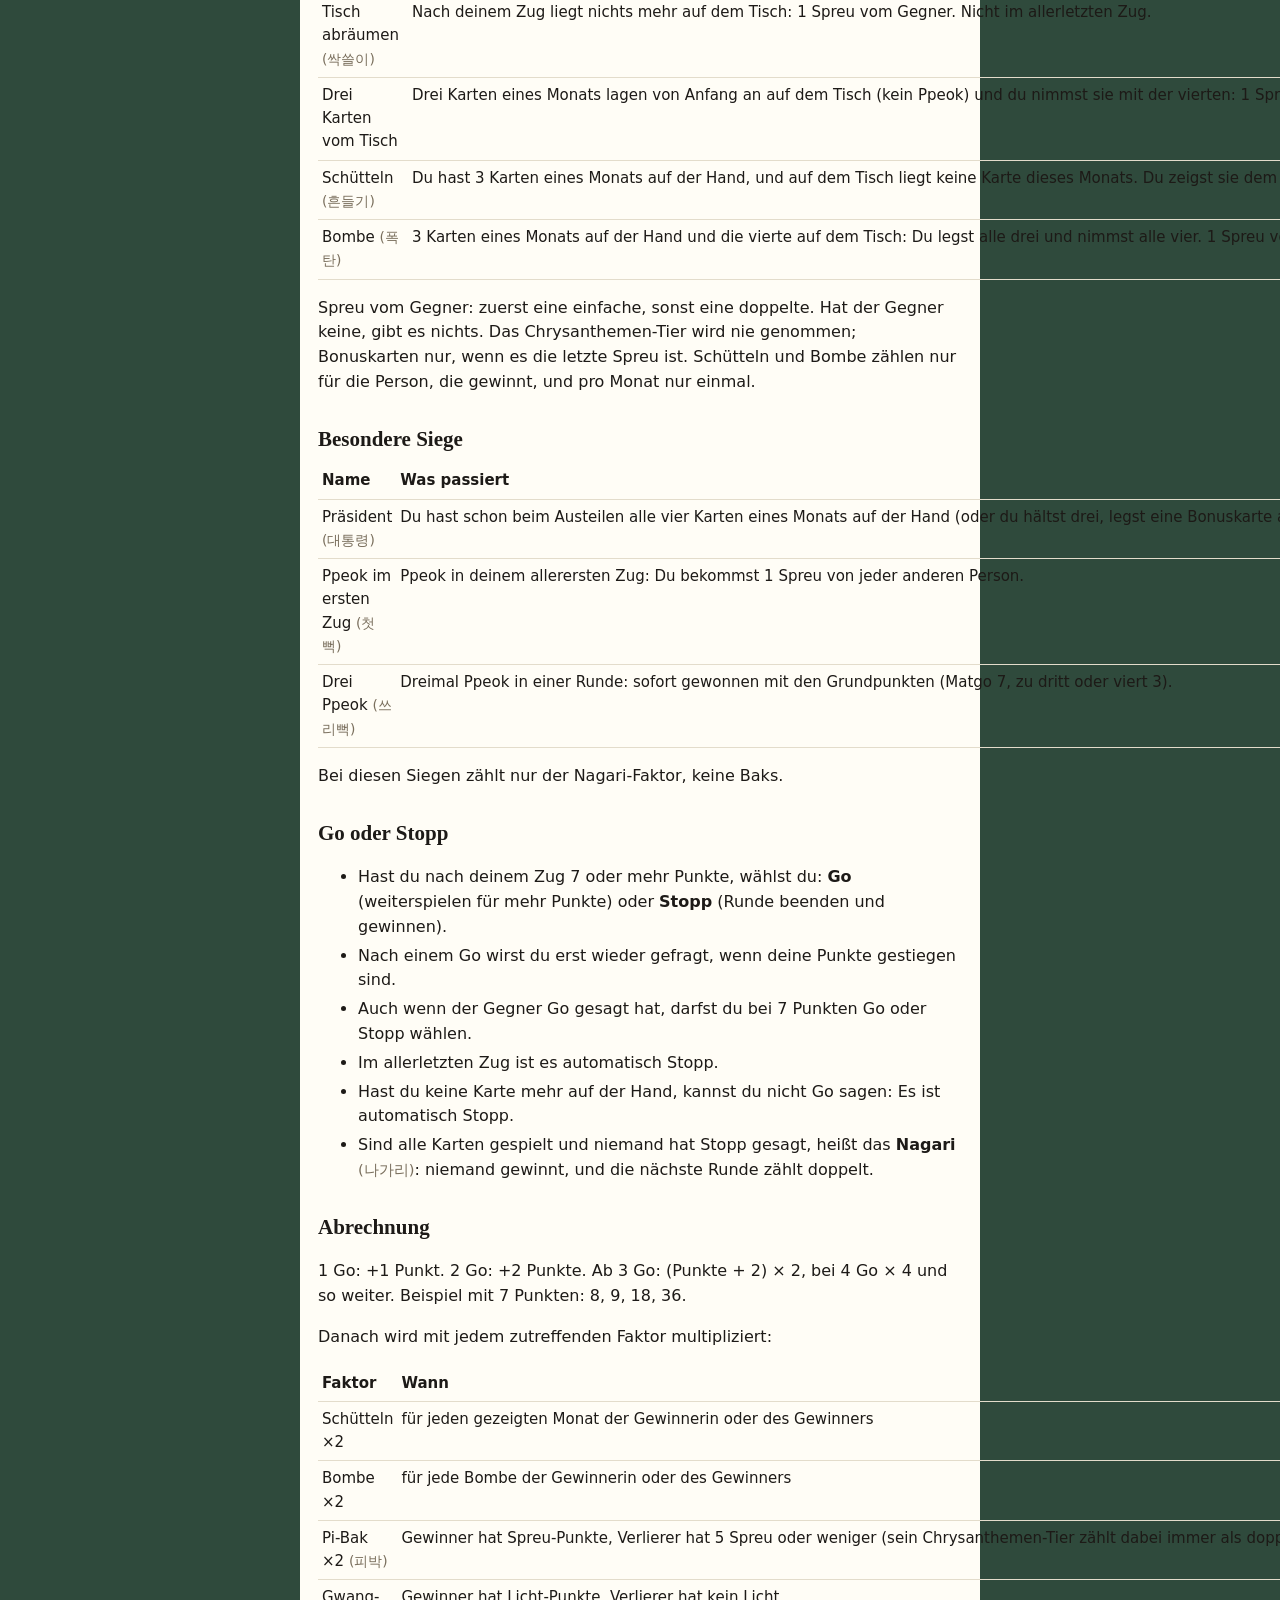
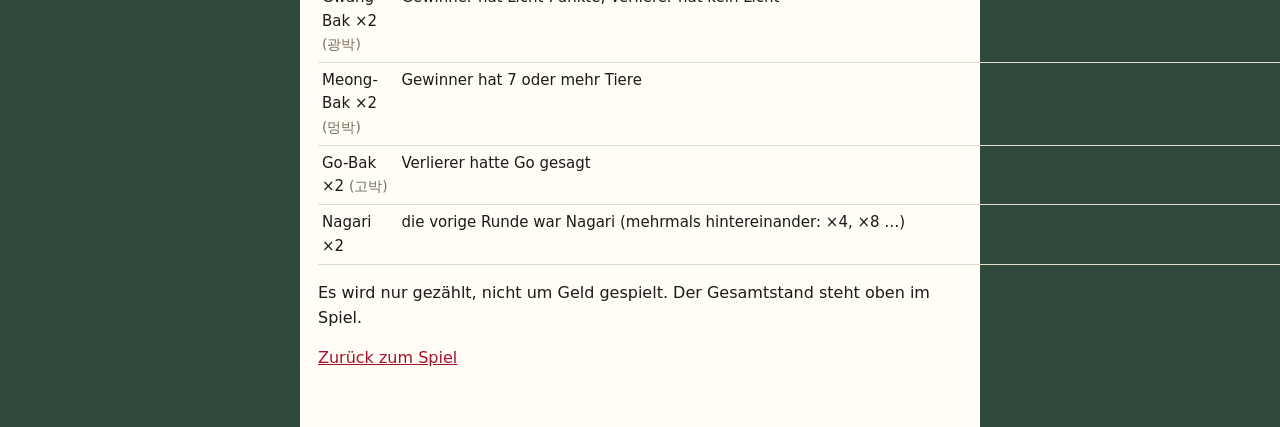
==== commit 8751e0bb: "Tablet app: steal rules, late president, Schütteln, voice calls and coin sound Co-Authored-By: Claud" ====
--- a/regeln.de.html
+++ b/regeln.de.html
@@ -51,7 +51,7 @@
     <li>Liegt beim Austeilen eine auf dem Tisch, bekommt sie die Person, die anfängt (ohne Spreu vom Gegner).</li>
     <li>Wird sie vom Stapel aufgedeckt, gehört sie der Person, die aufdeckt. Sie bekommt 1 Spreu vom Gegner und deckt noch eine Karte auf.</li>
     <li>Gibt es in diesem Zug ein Ppeok, bleibt die Bonuskarte beim Ppeok-Stapel (ohne Spreu vom Gegner). Wer den Stapel nimmt, bekommt sie.</li>
-    <li>Bonuskarten und das Chrysanthemen-Tier werden nie weggenommen.</li>
+    <li>Bonuskarten werden nur weggenommen, wenn der Gegner sonst keine Spreu hat. Das Chrysanthemen-Tier wird nie genommen.</li>
   </ul>
 
   <h2>Allein spielen</h2>
@@ -62,7 +62,7 @@
     <li>Im Wartefenster „Go-Stop (3 Spieler)“ wählen. Kommen drei Personen, geht es los. „Freie Plätze mit Computer füllen“ setzt den Computer auf leere Plätze.</li>
     <li>Jede Person bekommt 7 Karten, 6 liegen auf dem Tisch, der Rest ist der Stapel.</li>
     <li>Go oder Stopp schon ab <b>3 Punkten</b>.</li>
-    <li>Wenn es Spreu vom Gegner gibt (Jjok, Ttadak, Tisch abräumen, Bombe, Ppeok, Bonus), bekommst du von <b>jeder</b> anderen Person eine.</li>
+    <li>Wenn es Spreu vom Gegner gibt (Jjok, Ttadak, Tisch abräumen, Bombe, Ppeok, Bonus, drei Karten vom Tisch nehmen), bekommst du von <b>jeder</b> anderen Person eine.</li>
     <li>Abrechnung: Wer gewinnt, bekommt von beiden anderen einzeln Punkte. Pi-Bak, Gwang-Bak und Meong-Bak werden für jede Person einzeln geprüft.</li>
     <li>Go-Bak zu dritt: Hat nur eine der beiden verlierenden Personen Go gesagt, zahlt sie allein für beide.</li>
   </ul>
@@ -103,15 +103,16 @@
     <tr><td>Ttadak <span class="ko">(따닥)</span></td><td>Zwei Karten eines Monats liegen, du legst die dritte und deckst die vierte auf: Du nimmst alle vier und 1 Spreu vom Gegner.</td></tr>
     <tr><td>Jjok <span class="ko">(쪽)</span></td><td>Deine Karte bleibt liegen, und die aufgedeckte Karte nimmt sie sofort: 1 Spreu vom Gegner.</td></tr>
     <tr><td>Tisch abräumen <span class="ko">(싹쓸이)</span></td><td>Nach deinem Zug liegt nichts mehr auf dem Tisch: 1 Spreu vom Gegner. Nicht im allerletzten Zug.</td></tr>
-    <tr><td>Heundeulgi <span class="ko">(흔들기)</span></td><td>Du hast 3 Karten eines Monats auf der Hand, und auf dem Tisch liegt keine Karte dieses Monats. Du zeigst sie dem Gegner: Wenn du gewinnst, zählt die Runde doppelt.</td></tr>
+    <tr><td>Drei Karten vom Tisch</td><td>Drei Karten eines Monats lagen von Anfang an auf dem Tisch (kein Ppeok) und du nimmst sie mit der vierten: 1 Spreu vom Gegner.</td></tr>
+    <tr><td>Schütteln <span class="ko">(흔들기)</span></td><td>Du hast 3 Karten eines Monats auf der Hand, und auf dem Tisch liegt keine Karte dieses Monats. Du zeigst sie dem Gegner: Wenn du gewinnst, zählt die Runde doppelt.</td></tr>
     <tr><td>Bombe <span class="ko">(폭탄)</span></td><td>3 Karten eines Monats auf der Hand und die vierte auf dem Tisch: Du legst alle drei und nimmst alle vier. 1 Spreu vom Gegner, doppelte Runde. Dafür darfst du später zweimal nur vom Stapel aufdecken, ohne eine Karte zu legen (du wählst, wann).</td></tr>
   </table>
-  <p>Spreu vom Gegner: zuerst eine einfache, sonst eine doppelte. Hat der Gegner keine, gibt es nichts. Das Chrysanthemen-Tier und Bonuskarten werden nie genommen. Heundeulgi und Bombe zählen nur für die Person, die gewinnt, und pro Monat nur einmal.</p>
+  <p>Spreu vom Gegner: zuerst eine einfache, sonst eine doppelte. Hat der Gegner keine, gibt es nichts. Das Chrysanthemen-Tier wird nie genommen; Bonuskarten nur, wenn es die letzte Spreu ist. Schütteln und Bombe zählen nur für die Person, die gewinnt, und pro Monat nur einmal.</p>
 
   <h2>Besondere Siege</h2>
   <table>
     <tr><th>Name</th><th>Was passiert</th></tr>
-    <tr><td>Präsident <span class="ko">(대통령)</span></td><td>Du hast schon beim Austeilen alle vier Karten eines Monats auf der Hand. Du wählst: sofort gewinnen mit 15 Punkten (zu dritt oder viert: 15 von jeder spielenden Person) oder weiterspielen und die vier Karten behalten, z. B. für eine spätere Bombe.</td></tr>
+    <tr><td>Präsident <span class="ko">(대통령)</span></td><td>Du hast schon beim Austeilen alle vier Karten eines Monats auf der Hand (oder du hältst drei, legst eine Bonuskarte ab und die gezogene Karte macht vier). Du wählst: sofort gewinnen mit 15 Punkten (zu dritt oder viert: 15 von jeder spielenden Person) oder weiterspielen und die vier Karten behalten, z. B. für eine spätere Bombe.</td></tr>
     <tr><td>Ppeok im ersten Zug <span class="ko">(첫뻑)</span></td><td>Ppeok in deinem allerersten Zug: Du bekommst 1 Spreu von jeder anderen Person.</td></tr>
     <tr><td>Drei Ppeok <span class="ko">(쓰리뻑)</span></td><td>Dreimal Ppeok in einer Runde: sofort gewonnen mit den Grundpunkten (Matgo 7, zu dritt oder viert 3).</td></tr>
   </table>
@@ -132,7 +133,7 @@
   <p>Danach wird mit jedem zutreffenden Faktor multipliziert:</p>
   <table>
     <tr><th>Faktor</th><th>Wann</th></tr>
-    <tr><td>Heundeulgi ×2</td><td>für jeden gezeigten Monat der Gewinnerin oder des Gewinners</td></tr>
+    <tr><td>Schütteln ×2</td><td>für jeden gezeigten Monat der Gewinnerin oder des Gewinners</td></tr>
     <tr><td>Bombe ×2</td><td>für jede Bombe der Gewinnerin oder des Gewinners</td></tr>
     <tr><td>Pi-Bak ×2 <span class="ko">(피박)</span></td><td>Gewinner hat Spreu-Punkte, Verlierer hat 5 Spreu oder weniger (sein Chrysanthemen-Tier zählt dabei immer als doppelte Spreu)</td></tr>
     <tr><td>Gwang-Bak ×2 <span class="ko">(광박)</span></td><td>Gewinner hat Licht-Punkte, Verlierer hat kein Licht</td></tr>
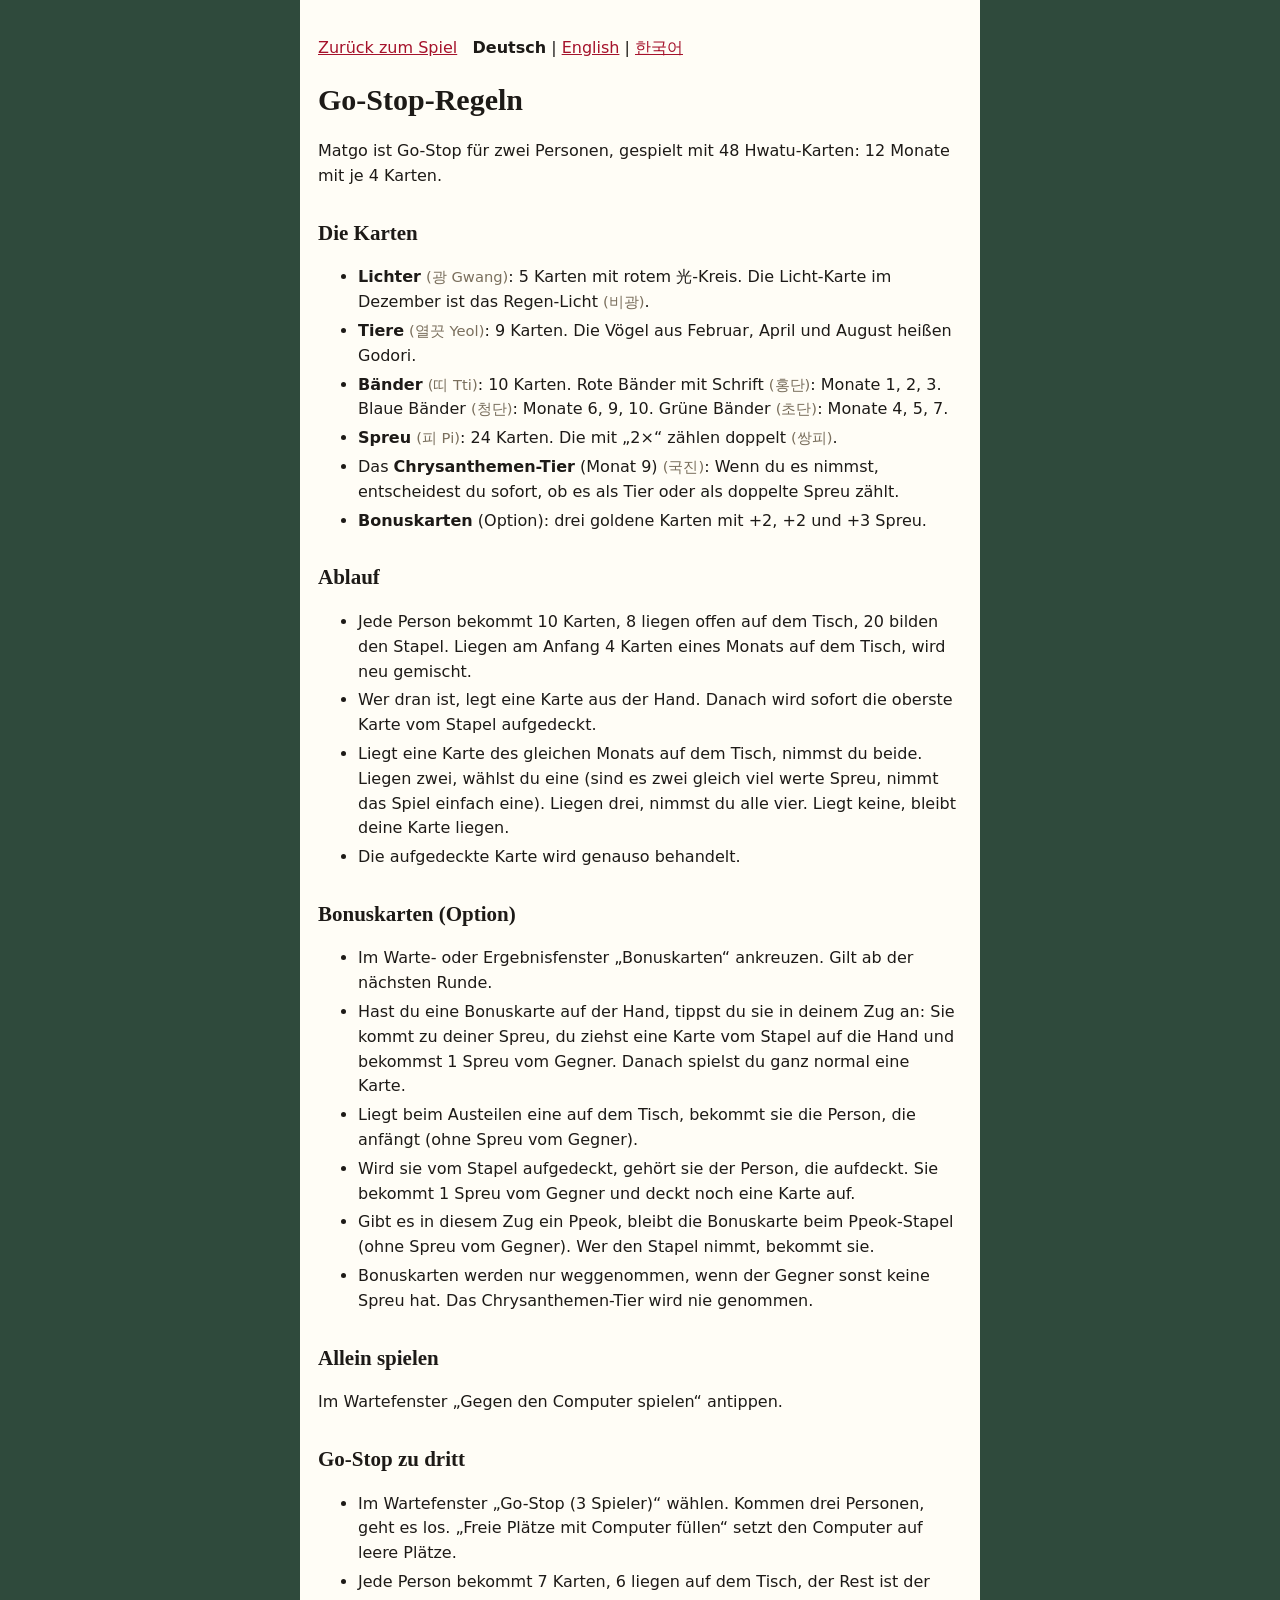
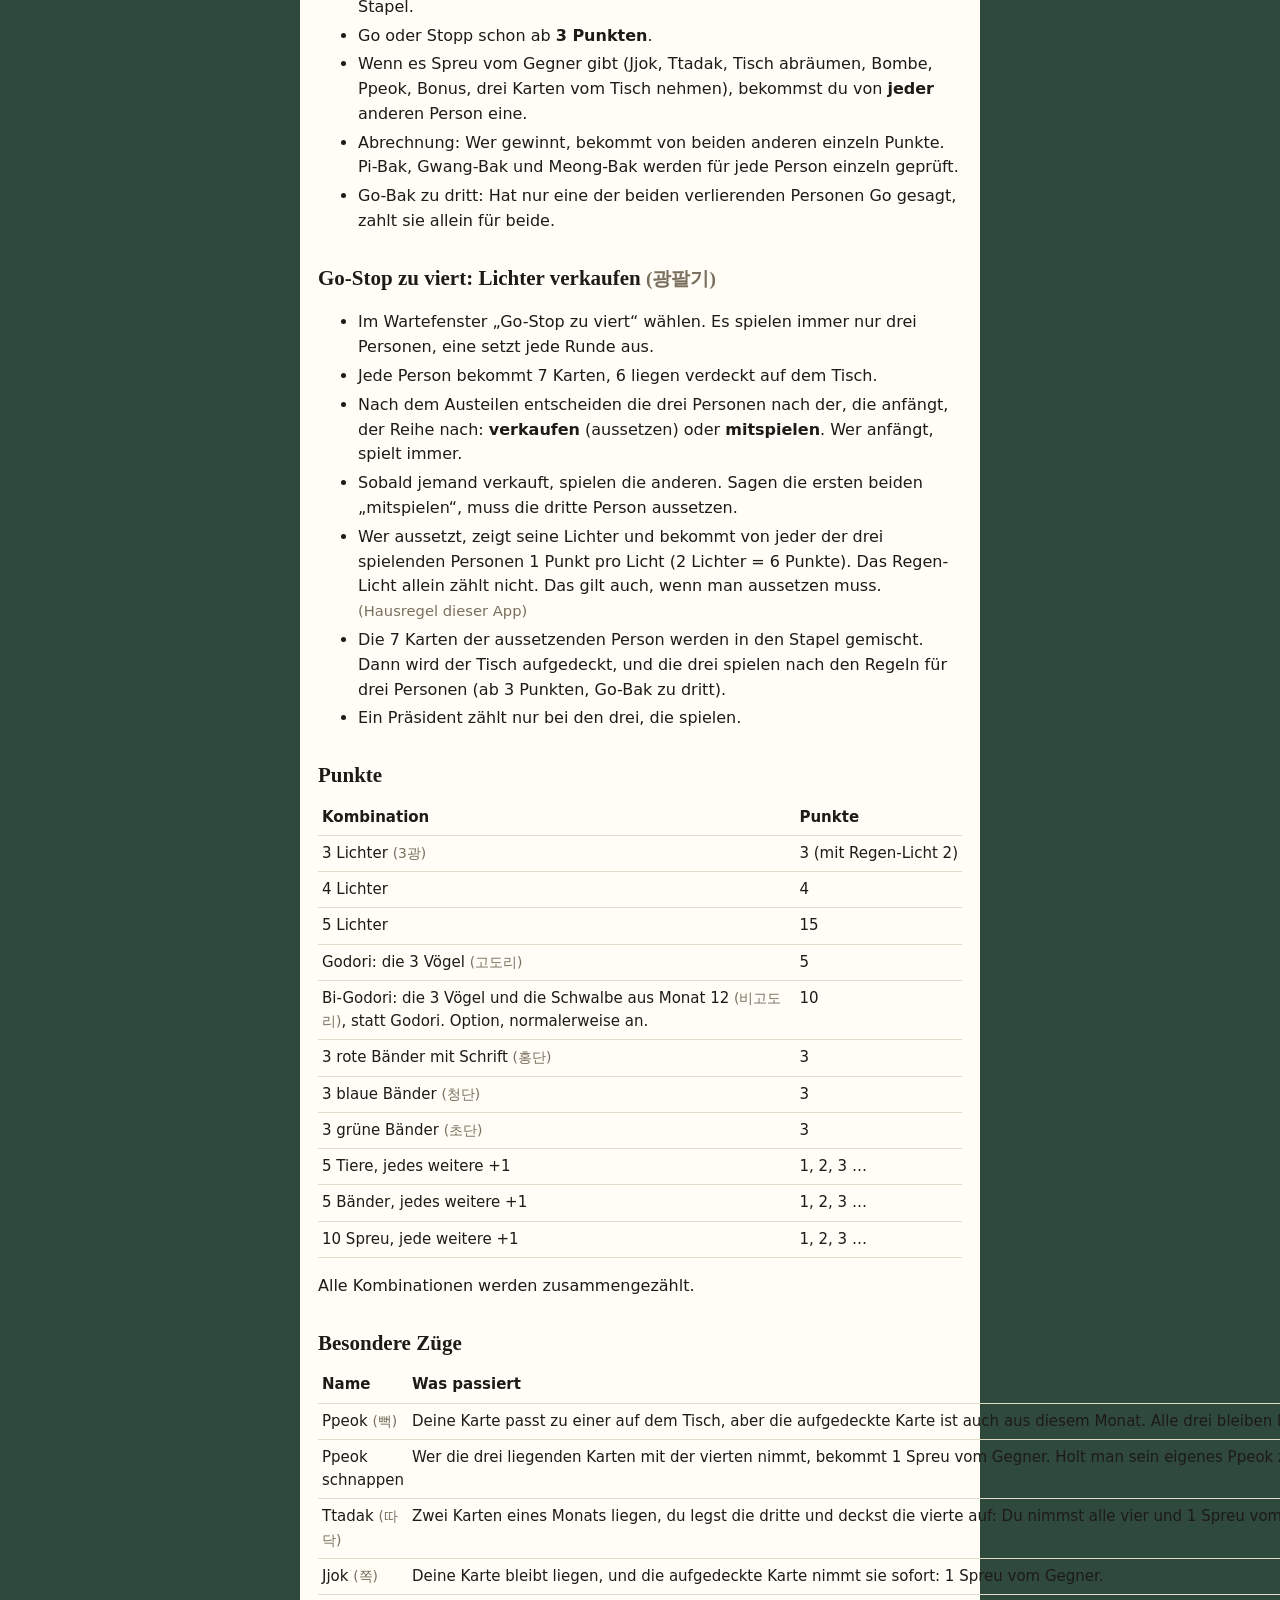
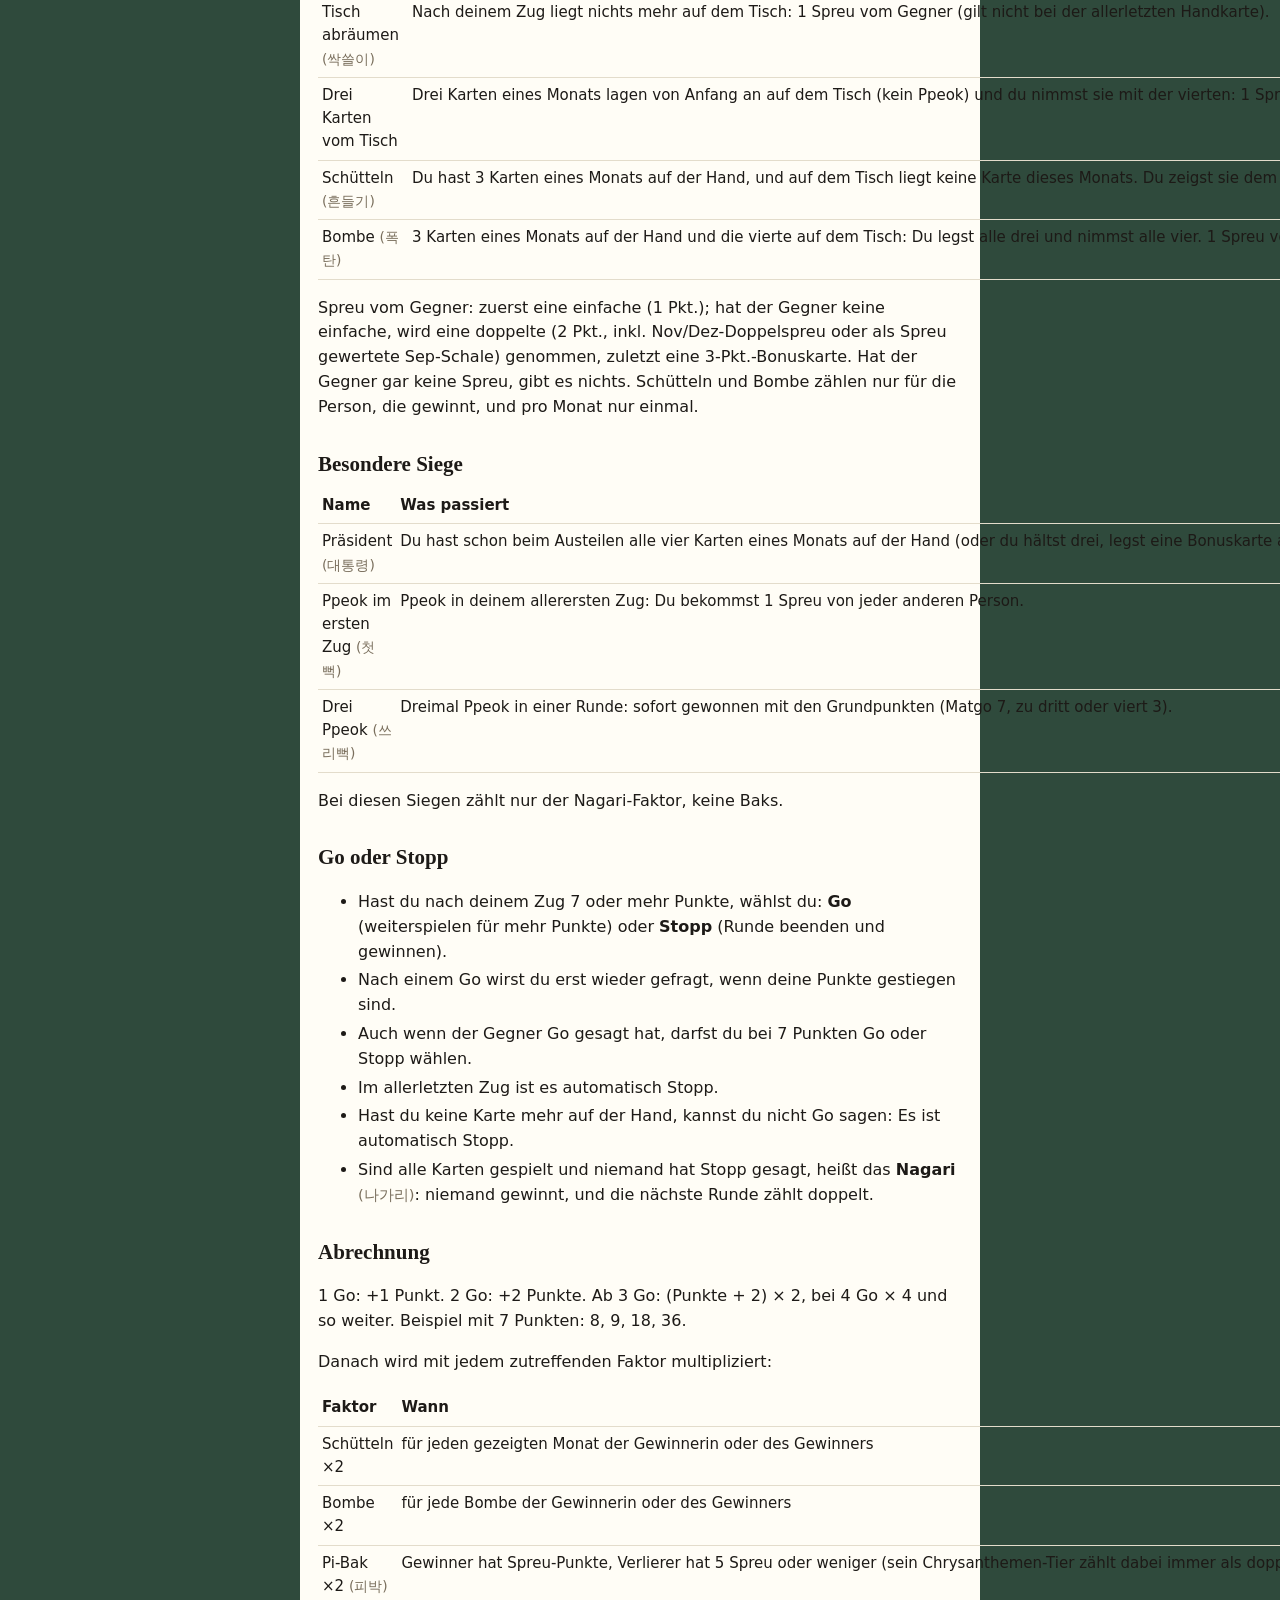
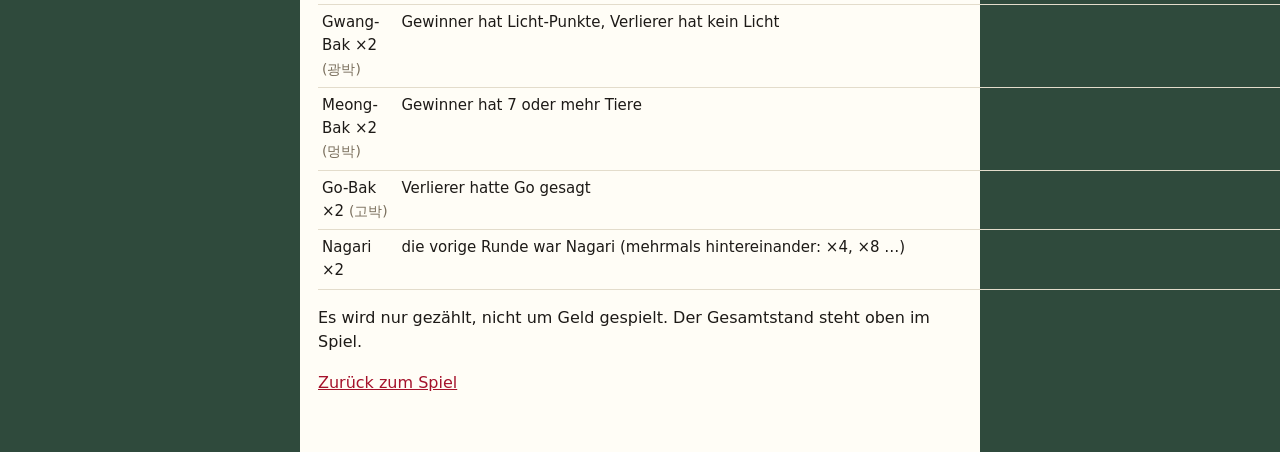
==== commit d16afdae: "Go-Stop branding, minimal lobby, QR invite, 48-card guide, assist hints, PWA install, and core rules" ====
--- a/regeln.de.html
+++ b/regeln.de.html
@@ -3,7 +3,7 @@
 <head>
   <meta charset="utf-8">
   <meta name="viewport" content="width=device-width, initial-scale=1">
-  <title>Matgo – Regeln</title>
+  <title>Go-Stop – Regeln</title>
   <link rel="icon" href="data:,">
   <style>
     body { margin: 0; background: #2f4a3c; font-family: system-ui, -apple-system, 'Segoe UI', Roboto, sans-serif; }
@@ -23,7 +23,7 @@
 <body>
 <article>
   <p><a href="index.html">Zurück zum Spiel</a> &nbsp; <b>Deutsch</b> | <a href="rules.en.html">English</a> | <a href="rules.ko.html">한국어</a></p>
-  <h1>Matgo-Regeln</h1>
+  <h1>Go-Stop-Regeln</h1>
   <p>Matgo ist Go-Stop für zwei Personen, gespielt mit 48 Hwatu-Karten: 12 Monate mit je 4 Karten.</p>
 
   <h2>Die Karten</h2>
@@ -100,14 +100,14 @@
     <tr><th>Name</th><th>Was passiert</th></tr>
     <tr><td>Ppeok <span class="ko">(뻑)</span></td><td>Deine Karte passt zu einer auf dem Tisch, aber die aufgedeckte Karte ist auch aus diesem Monat. Alle drei bleiben liegen.</td></tr>
     <tr><td>Ppeok schnappen</td><td>Wer die drei liegenden Karten mit der vierten nimmt, bekommt 1 Spreu vom Gegner. Holt man sein eigenes Ppeok zurück <span class="ko">(자뻑)</span>, sind es 2 Spreu.</td></tr>
-    <tr><td>Ttadak <span class="ko">(따닥)</span></td><td>Zwei Karten eines Monats liegen, du legst die dritte und deckst die vierte auf: Du nimmst alle vier und 1 Spreu vom Gegner.</td></tr>
+    <tr><td>Ttadak <span class="ko">(따닥)</span></td><td>Zwei Karten eines Monats liegen, du legst die dritte und deckst die vierte auf: Du nimmst alle vier und 1 Spreu vom Gegner (gilt nicht bei der allerletzten Handkarte).</td></tr>
     <tr><td>Jjok <span class="ko">(쪽)</span></td><td>Deine Karte bleibt liegen, und die aufgedeckte Karte nimmt sie sofort: 1 Spreu vom Gegner.</td></tr>
-    <tr><td>Tisch abräumen <span class="ko">(싹쓸이)</span></td><td>Nach deinem Zug liegt nichts mehr auf dem Tisch: 1 Spreu vom Gegner. Nicht im allerletzten Zug.</td></tr>
+    <tr><td>Tisch abräumen <span class="ko">(싹쓸이)</span></td><td>Nach deinem Zug liegt nichts mehr auf dem Tisch: 1 Spreu vom Gegner (gilt nicht bei der allerletzten Handkarte).</td></tr>
     <tr><td>Drei Karten vom Tisch</td><td>Drei Karten eines Monats lagen von Anfang an auf dem Tisch (kein Ppeok) und du nimmst sie mit der vierten: 1 Spreu vom Gegner.</td></tr>
     <tr><td>Schütteln <span class="ko">(흔들기)</span></td><td>Du hast 3 Karten eines Monats auf der Hand, und auf dem Tisch liegt keine Karte dieses Monats. Du zeigst sie dem Gegner: Wenn du gewinnst, zählt die Runde doppelt.</td></tr>
     <tr><td>Bombe <span class="ko">(폭탄)</span></td><td>3 Karten eines Monats auf der Hand und die vierte auf dem Tisch: Du legst alle drei und nimmst alle vier. 1 Spreu vom Gegner, doppelte Runde. Dafür darfst du später zweimal nur vom Stapel aufdecken, ohne eine Karte zu legen (du wählst, wann).</td></tr>
   </table>
-  <p>Spreu vom Gegner: zuerst eine einfache, sonst eine doppelte. Hat der Gegner keine, gibt es nichts. Das Chrysanthemen-Tier wird nie genommen; Bonuskarten nur, wenn es die letzte Spreu ist. Schütteln und Bombe zählen nur für die Person, die gewinnt, und pro Monat nur einmal.</p>
+  <p>Spreu vom Gegner: zuerst eine einfache (1 Pkt.); hat der Gegner keine einfache, wird eine doppelte (2 Pkt., inkl. Nov/Dez-Doppelspreu oder als Spreu gewertete Sep-Schale) genommen, zuletzt eine 3-Pkt.-Bonuskarte. Hat der Gegner gar keine Spreu, gibt es nichts. Schütteln und Bombe zählen nur für die Person, die gewinnt, und pro Monat nur einmal.</p>
 
   <h2>Besondere Siege</h2>
   <table>
